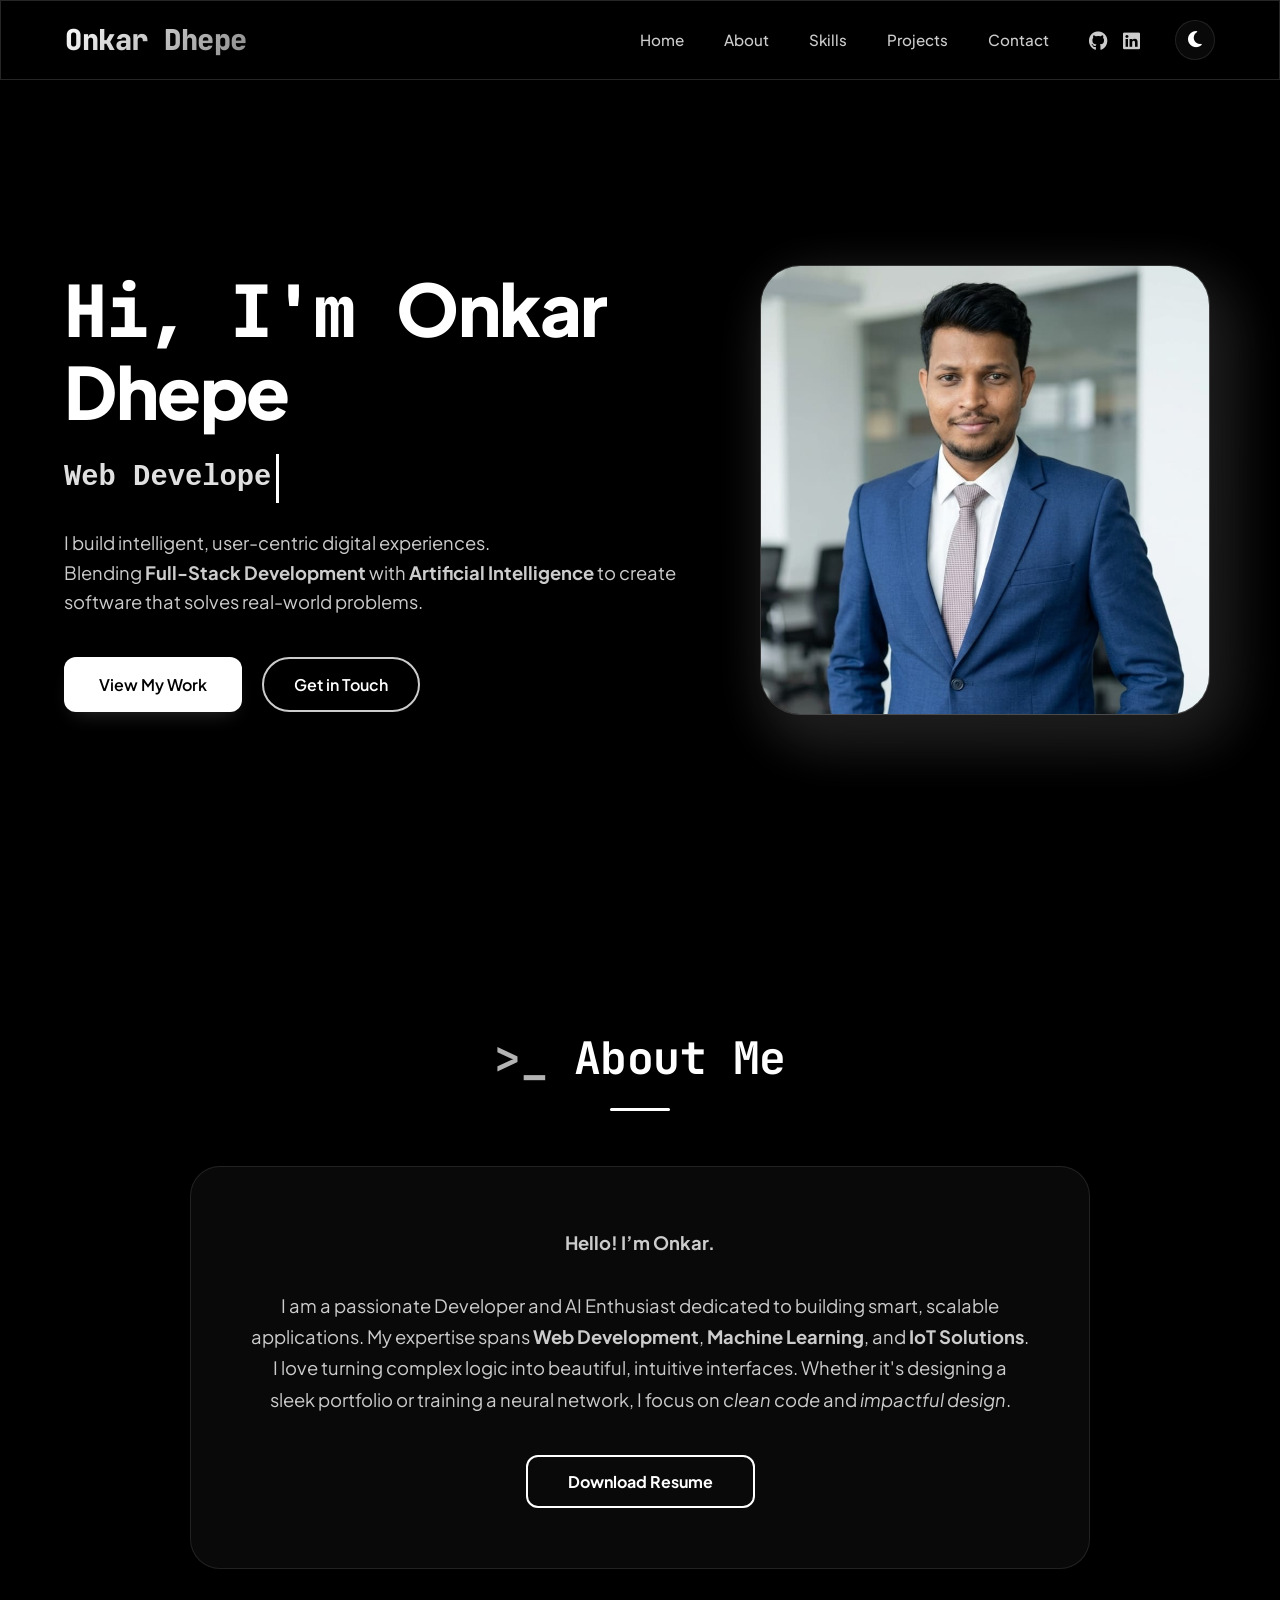
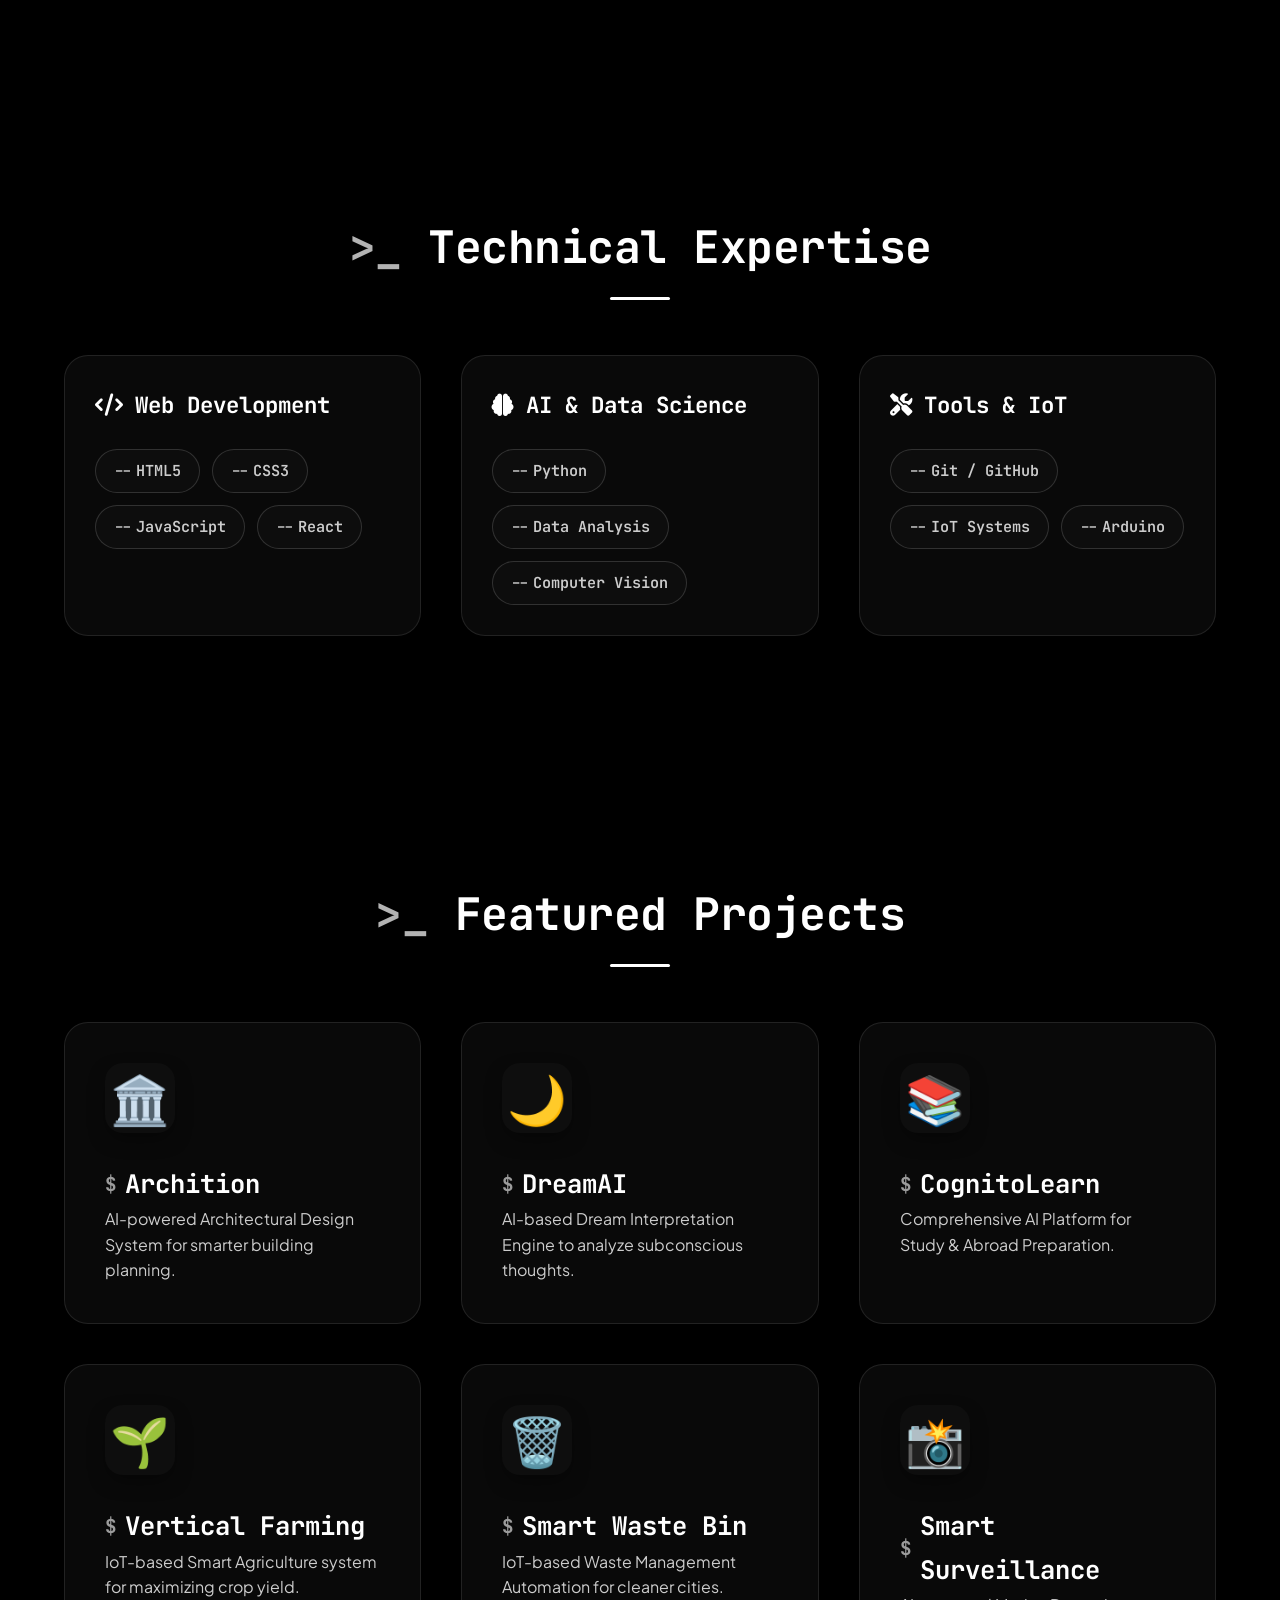
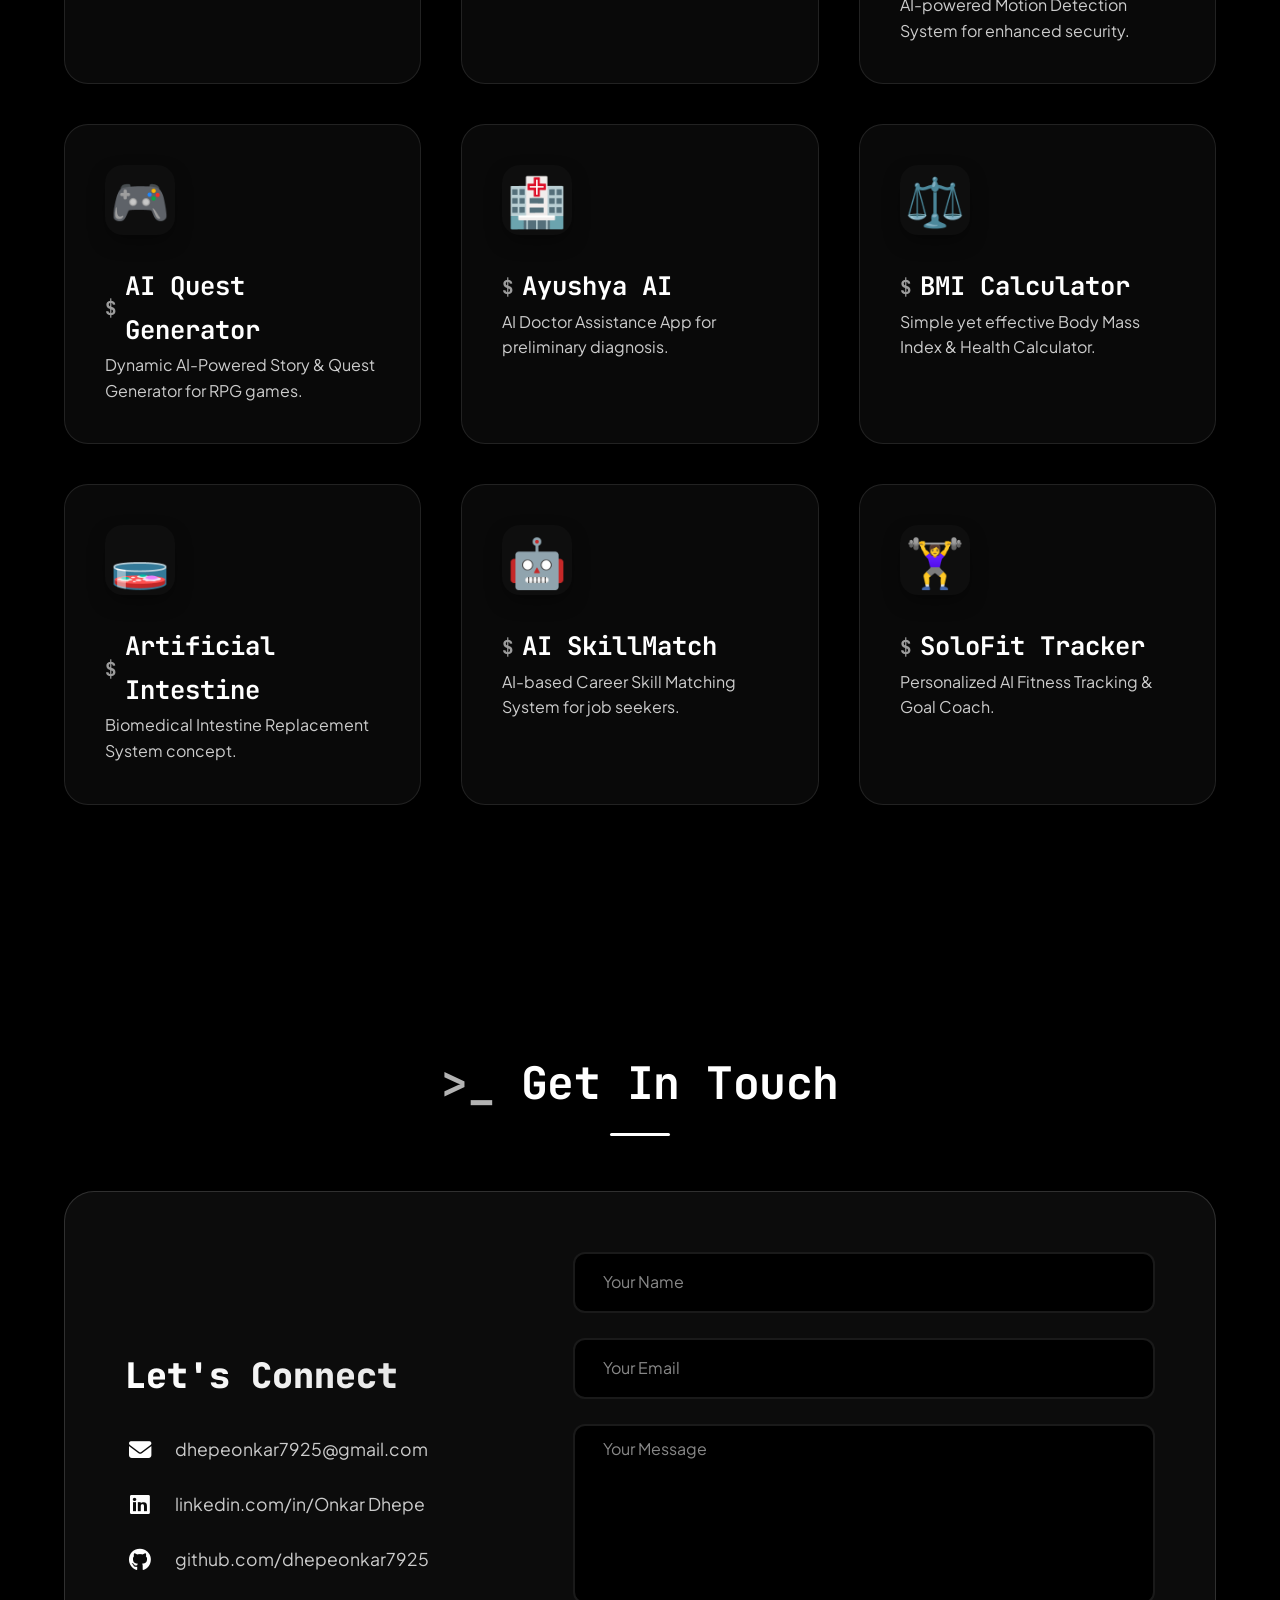
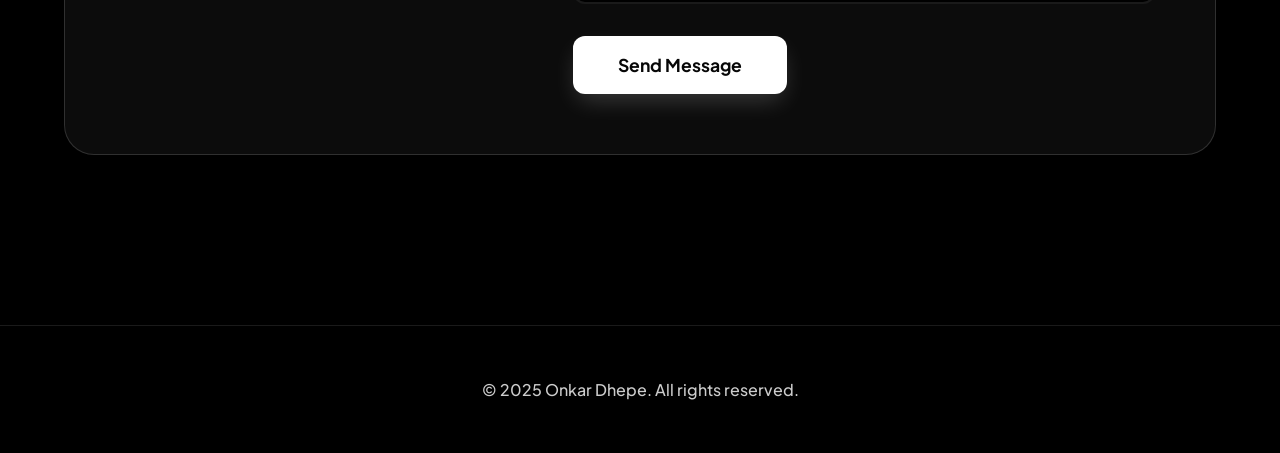
==== index.html @ 83ea9822 "Added full portfolio project" ====
<!DOCTYPE html>
<!-- Deployment Revision: 1.0.1 - Fixed Routing -->

<html lang="en">
<head>
    <meta charset="UTF-8">
    <meta name="viewport" content="width=device-width, initial-scale=1.0">
    <title>Onkar Dhepe | Portfolio</title>
    <link rel="stylesheet" href="style.css">
    <link rel="stylesheet" href="https://cdnjs.cloudflare.com/ajax/libs/font-awesome/6.4.0/css/all.min.css">
</head>
<body>

    <!-- NAVBAR -->
    <nav class="navbar glass">
        <a href="#hero" class="logo">Onkar Dhepe</a>

        <div class="nav-content">
            <ul class="nav-links" id="navMenu">
                <li><a href="#hero" onclick="closeMenu()">Home</a></li>
                <li><a href="#about" onclick="closeMenu()">About</a></li>
                <li><a href="#skills" onclick="closeMenu()">Skills</a></li>
                <li><a href="#projects" onclick="closeMenu()">Projects</a></li>
                <li><a href="#contact" onclick="closeMenu()">Contact</a></li>
            </ul>

            <div class="nav-actions">
                <div class="social-links-nav">
                    <a href="https://github.com/dhepeonkar7925" target="_blank" title="GitHub"><i class="fab fa-github"></i></a>
                    <a href="https://www.linkedin.com/in/onkardhepe-b68677215/" target="_blank" title="LinkedIn"><i class="fab fa-linkedin"></i></a>
                </div>
                <button id="theme-toggle" class="theme-btn" aria-label="Toggle Theme">
                    <i class="fas fa-moon"></i>
                </button>
                
                <!-- Mobile Menu Toggle -->
                <div class="hamburger" onclick="toggleMenu()">
                    <i class="fas fa-bars"></i>
                </div>
            </div>
        </div>
    </nav>

    <!-- HERO SECTION -->
    <!-- HERO SECTION -->
    <section id="hero">
        <div class="hero-content">
            <div class="hero-text">
                <h1>Hi, I'm <span style="color: var(--primary);">Onkar Dhepe</span></h1>
                <div class="typing-container"></div>
                
                <p>
                    I build intelligent, user-centric digital experiences. <br>
                    Blending <strong>Full-Stack Development</strong> with <strong>Artificial Intelligence</strong> to create software that solves real-world problems.
                </p>

                <div class="buttons">
                    <a href="#projects" class="btn">View My Work</a>
                    <a href="#contact" class="btn2">Get in Touch</a>
                </div>
            </div>
        </div>

        <div class="hero-image skeleton">
            <img src="assets/images/your-photo.jpg" alt="Onkar Dhepe" class="profile-img">
        </div>
    </section>

    <!-- ABOUT -->
    <section id="about" class="reveal">
        <h3 class="section-title">About Me</h3>
        <div class="about-content glass">
            <p>
                <strong>Hello! I’m Onkar.</strong> <br><br>
                I am a passionate Developer and AI Enthusiast dedicated to building smart, scalable applications. 
                My expertise spans <strong>Web Development</strong>, <strong>Machine Learning</strong>, and <strong>IoT Solutions</strong>. 
                I love turning complex logic into beautiful, intuitive interfaces. 
                Whether it's designing a sleek portfolio or training a neural network, 
                I focus on <em>clean code</em> and <em>impactful design</em>.
            </p>
            <button class="about-btn" onclick="window.open('Name.pdf')">Download Resume</button>
        </div>
    </section>

    <!-- SKILLS -->
    <section id="skills">
        <h3 class="section-title">Technical Expertise</h3>

        <div class="skills-container-v2">
            <!-- Web Development -->
            <div class="skill-category reveal skeleton">
                <h4><i class="fas fa-code"></i> Web Development</h4>
                <div class="skills-grid-v2">
                    <div class="skill-pill">HTML5</div>
                    <div class="skill-pill">CSS3</div>
                    <div class="skill-pill">JavaScript</div>
                    <div class="skill-pill">React</div>
                </div>
            </div>

            <!-- AI & Data Science -->
            <div class="skill-category reveal skeleton">
                <h4><i class="fas fa-brain"></i> AI & Data Science</h4>
                <div class="skills-grid-v2">
                    <div class="skill-pill">Python</div>
                    <div class="skill-pill">Data Analysis</div>
                    <div class="skill-pill">Computer Vision</div>
                </div>
            </div>

            <!-- Tools & IoT -->
            <div class="skill-category reveal skeleton">
                <h4><i class="fas fa-tools"></i> Tools & IoT</h4>
                <div class="skills-grid-v2">
                    <div class="skill-pill">Git / GitHub</div>
                    <div class="skill-pill">IoT Systems</div>
                    <div class="skill-pill">Arduino</div>
                </div>
            </div>
        </div>
    </section>

    <!-- PROJECTS -->
    <section id="projects" class="reveal">
        <h3 class="section-title">Featured Projects</h3>

        <div class="projects-grid">

            <a href="projects/archition.html" class="project-card-pro skeleton">
                <div class="project-icon-pro">🏛️</div>
                <div>
                    <h4>Archition</h4>
                    <p>AI-powered Architectural Design System for smarter building planning.</p>
                </div>
            </a>

            <a href="projects/dreamai.html" class="project-card-pro skeleton">
                <div class="project-icon-pro">🌙</div>
                <div>
                    <h4>DreamAI</h4>
                    <p>AI-based Dream Interpretation Engine to analyze subconscious thoughts.</p>
                </div>
            </a>

            <a href="projects/cognitolearn.html" class="project-card-pro skeleton">
                <div class="project-icon-pro">📚</div>
                <div>
                    <h4>CognitoLearn</h4>
                    <p>Comprehensive AI Platform for Study & Abroad Preparation.</p>
                </div>
            </a>

            <a href="projects/verticalfarm.html" class="project-card-pro skeleton">
                <div class="project-icon-pro">🌱</div>
                <div>
                    <h4>Vertical Farming</h4>
                    <p>IoT-based Smart Agriculture system for maximizing crop yield.</p>
                </div>
            </a>

            <a href="projects/wastebin.html" class="project-card-pro skeleton">
                <div class="project-icon-pro">🗑️</div>
                <div>
                    <h4>Smart Waste Bin</h4>
                    <p>IoT-based Waste Management Automation for cleaner cities.</p>
                </div>
            </a>

            <a href="projects/surveillance.html" class="project-card-pro skeleton">
                <div class="project-icon-pro">📸</div>
                <div>
                    <h4>Smart Surveillance</h4>
                    <p>AI-powered Motion Detection System for enhanced security.</p>
                </div>
            </a>

            <a href="projects/ai-quest-generator.html" class="project-card-pro skeleton">
                <div class="project-icon-pro">🎮</div>
                <div>
                    <h4>AI Quest Generator</h4>
                    <p>Dynamic AI-Powered Story & Quest Generator for RPG games.</p>
                </div>
            </a>

            <a href="projects/ayushya-ai.html" class="project-card-pro skeleton">
                <div class="project-icon-pro">🏥</div>
                <div>
                    <h4>Ayushya AI</h4>
                    <p>AI Doctor Assistance App for preliminary diagnosis.</p>
                </div>
            </a>

            <a href="projects/bmi-calculator.html" class="project-card-pro skeleton">
                <div class="project-icon-pro">⚖️</div>
                <div>
                    <h4>BMI Calculator</h4>
                    <p>Simple yet effective Body Mass Index & Health Calculator.</p>
                </div>
            </a>

            <a href="projects/artificial-intestine.html" class="project-card-pro skeleton">
                <div class="project-icon-pro">🧫</div>
                <div>
                    <h4>Artificial Intestine</h4>
                    <p>Biomedical Intestine Replacement System concept.</p>
                </div>
            </a>

            <a href="projects/skillmatch.html" class="project-card-pro">
                <div class="project-icon-pro">🤖</div>
                <div>
                    <h4>AI SkillMatch</h4>
                    <p>AI-based Career Skill Matching System for job seekers.</p>
                </div>
            </a>

            <a href="projects/solofit-tracker.html" class="project-card-pro">
                <div class="project-icon-pro">🏋️‍♀️</div>
                <div>
                    <h4>SoloFit Tracker</h4>
                    <p>Personalized AI Fitness Tracking & Goal Coach.</p>
                </div>
            </a>

        </div>
    </section>

    <!-- CONTACT -->
    <section id="contact" class="reveal">
        <h3 class="section-title">Get In Touch</h3>

        <div class="contact-container">

            <div class="contact-info">
                <h4>Let's Connect</h4>
                <a href="mailto:dhepeonkar7925@gmail.com"><p><i class="fas fa-envelope"></i> dhepeonkar7925@gmail.com</p></a>
                <a href="https://www.linkedin.com/in/onkar-dhepe-aaa7442ab" target="_blank"><p><i class="fab fa-linkedin"></i> linkedin.com/in/Onkar Dhepe</p></a>
                <a href="https://github.com/dhepeonkar7925" target="_blank"><p><i class="fab fa-github"></i> github.com/dhepeonkar7925</p></a>
            </div>

            <form class="contact-form">
                <div class="input-box">
                    <input type="text" required>
                    <label>Your Name</label>
                </div>

                <div class="input-box">
                    <input type="email" required>
                    <label>Your Email</label>
                </div>

                <div class="input-box">
                    <textarea required></textarea>
                    <label>Your Message</label>
                </div>

                <button class="send-btn">Send Message</button>
            </form>

        </div>
    </section>

    <!-- FOOTER -->
    <footer>
        <p>&copy; 2025 Onkar Dhepe. All rights reserved.</p>
    </footer>

    <script src="script.js"></script>

</body>
</html>
---- style.css ----
@import url('https://fonts.googleapis.com/css2?family=Outfit:wght@300;400;500;600;700;800&family=Plus+Jakarta+Sans:wght@300;400;500;600;700&family=JetBrains+Mono:wght@400;500;700&display=swap');

:root {
    /* Modern Monochrome Dark Theme */
    --bg-main: #000000;
    --bg-secondary: #0A0A0A;
    --primary: #FFFFFF;
    --primary-glow: rgba(255, 255, 255, 0.2);
    --secondary: #E0E0E0;
    --secondary-glow: rgba(224, 224, 224, 0.2);
    --accent: #FFFFFF;
    
    --text-main: #FFFFFF;
    --text-secondary: #CCCCCC;
    --text-muted: #888888;
    
    --glass-bg: rgba(15, 15, 15, 0.8);
    --glass-border: rgba(255, 255, 255, 0.15);
    --glass-shadow: rgba(0, 0, 0, 0.5);
    
    --nav-bg: rgba(0, 0, 0, 0.9);
    
    --card-bg: rgba(10, 10, 10, 0.9);
    --card-border: rgba(255, 255, 255, 0.1);
    
    --btn-text: #000000;
    
    --gradient-primary: linear-gradient(135deg, #FFFFFF, #888888);
    --gradient-accent: linear-gradient(135deg, #E0E0E0, #444444);
    
    /* Gradients */
    --font-heading: 'JetBrains Mono', monospace;
    --font-body: 'Plus Jakarta Sans', sans-serif;
    --font-mono: 'JetBrains Mono', monospace;
    
    /* Typography Scale */
    --font-xs: 0.85rem;
    --font-sm: 0.95rem;
    --font-base: 1rem;
    --font-md: 1.15rem;
    --font-lg: 1.5rem;
    --font-xl: 1.8rem;
    --font-2xl: 2.2rem;
    --font-3xl: 2.8rem;
    --font-4xl: 3.5rem;
    --font-hero: 4.5rem;
    
    /* Spacing Scale */
    --spacing-xs: 8px;
    --spacing-sm: 12px;
    --spacing-md: 20px;
    --spacing-lg: 30px;
    --spacing-xl: 40px;
    --spacing-2xl: 60px;
    
    /* Border Radius Scale */
    --radius-sm: 10px;
    --radius-md: 16px;
    --radius-lg: 24px;
    --radius-pill: 50px;
    --radius-round: 50%;
    
    /* Transition Timings */
    --transition-fast: 0.2s ease;
    --transition-base: 0.3s ease;
    --transition-smooth: 0.4s cubic-bezier(0.4, 0, 0.2, 1);
    --transition-bounce: 0.3s cubic-bezier(0.175, 0.885, 0.32, 1.275);
    
    /* Shadows */
    --shadow-sm: 0 2px 8px rgba(0, 0, 0, 0.1);
    --shadow-md: 0 4px 16px rgba(0, 0, 0, 0.15);
    --shadow-lg: 0 8px 32px rgba(0, 0, 0, 0.25);
    --shadow-glow: 0 0 24px var(--primary-glow);
}

[data-theme="light"] {
    /* Classy Chocolate & Beige Light Theme */
    --bg-main: #FAF9F6;
    --bg-secondary: #F5F1E9;
    --primary: #5D4037;
    --primary-glow: rgba(93, 64, 55, 0.2);
    --secondary: #A67B5B;
    --secondary-glow: rgba(166, 123, 91, 0.2);
    --accent: #C19A6B;
    
    --text-main: #2C1810;
    --text-secondary: #4E342E;
    --text-muted: #8D6E63;
    
    --glass-bg: rgba(245, 241, 233, 0.8);
    --glass-border: rgba(93, 64, 55, 0.15);
    --glass-shadow: rgba(62, 39, 35, 0.08);
    
    --nav-bg: rgba(250, 249, 246, 0.95);
    
    --card-bg: rgba(245, 241, 233, 0.9);
    --card-border: rgba(93, 64, 55, 0.1);
    
    --btn-text: #FFFFFF;
    
    --gradient-primary: linear-gradient(135deg, #5D4037, #A67B5B);
    
    /* Shadows for light mode */
    --shadow-sm: 0 2px 8px rgba(62, 39, 35, 0.06);
    --shadow-md: 0 4px 16px rgba(62, 39, 35, 0.08);
    --shadow-lg: 0 8px 32px rgba(62, 39, 35, 0.12);
    --shadow-glow: 0 0 24px var(--primary-glow);
    
    --skeleton-bg: #E7E0D2;
    --skeleton-shimmer: linear-gradient(90deg, #E7E0D2 25%, #F0EADF 50%, #E7E0D2 75%);
}

[data-theme="dark"] {
    --skeleton-bg: #1A1A1A;
    --skeleton-shimmer: linear-gradient(90deg, #1A1A1A 25%, #333333 50%, #1A1A1A 75%);
}

/* Skeleton Loading Effect */
.skeleton {
    background: var(--skeleton-bg);
    background-image: var(--skeleton-shimmer);
    background-size: 200% 100%;
    animation: shimmer 1.5s infinite linear;
    border-radius: 8px;
    color: transparent !important;
    pointer-events: none;
    border: none !important;
}

.skeleton * {
    visibility: hidden;
}

@keyframes shimmer {
    0% { background-position: -200% 0; }
    100% { background-position: 200% 0; }
}

/* ======================================
   GLOBAL RESET
====================================== */
* {
    margin: 0;
    padding: 0;
    box-sizing: border-box;
    font-family: var(--font-body);
    scroll-behavior: smooth;
}

html {
    background-color: var(--bg-main);
    transition: background-color 0.4s ease;
}

body {
    background-color: var(--bg-main);
    color: var(--text-main);
    line-height: 1.7;
    padding-top: 80px;
    overflow-x: hidden;
    position: relative;
    min-height: 100vh;
    transition: background-color 0.4s ease, color 0.4s ease;
}

/* Dynamic background gradients */
body::before, body::after {
    content: "";
    position: fixed;
    width: 600px;
    height: 600px;
    border-radius: 50%;
    filter: blur(100px);
    z-index: -1;
    opacity: 0.15;
    animation: blobFloat 20s infinite alternate cubic-bezier(0.4, 0, 0.2, 1);
}

body::before {
    top: -10%;
    left: -10%;
    background: var(--primary);
}

body::after {
    bottom: -10%;
    right: -10%;
    background: var(--secondary);
    animation-delay: -10s;
}

@keyframes blobFloat {
    0% { transform: translate(0, 0) scale(1); }
    100% { transform: translate(100px, 50px) scale(1.1); }
}

/* ======================================
   UTILITIES
====================================== */
.glass {
    background: var(--glass-bg);
    backdrop-filter: blur(20px);
    -webkit-backdrop-filter: blur(20px);
    border: 1px solid var(--glass-border);
    box-shadow: 0 8px 32px 0 var(--glass-shadow);
}

h1, h2, h3, h4, .logo {
    font-family: var(--font-heading);
    color: var(--text-main);
}

p {
    color: var(--text-secondary);
}

a {
    text-decoration: none;
    color: inherit;
    transition: 0.3s ease;
}

/* ======================================
   NAVBAR
====================================== */
.navbar {
    position: fixed;
    top: 0;
    left: 0;
    width: 100%;
    height: 80px;
    display: flex;
    justify-content: space-between;
    align-items: center;
    padding: 0 5%;
    z-index: 1000;
    background: var(--nav-bg);
    border-bottom: 1px solid var(--glass-border);
    transition: background 0.4s ease, border 0.4s ease;
}

.logo {
    font-size: var(--font-xl);
    font-weight: 800;
    background: var(--gradient-primary);
    -webkit-background-clip: text;
    background-clip: text;
    background-clip: text;
    -webkit-text-fill-color: transparent;
    letter-spacing: -0.5px;
}

.nav-actions {
    display: flex;
    align-items: center;
    gap: 20px;
}

/* Theme Toggle Button */
.theme-btn {
    background: var(--card-bg);
    border: 1px solid var(--card-border);
    color: var(--text-main);
    width: 40px;
    height: 40px;
    border-radius: var(--radius-round);
    display: flex;
    align-items: center;
    justify-content: center;
    cursor: pointer;
    transition: var(--transition-bounce);
    font-size: var(--font-md);
}

.theme-btn:hover {
    transform: rotate(15deg) scale(1.1);
    border-color: var(--primary);
    color: var(--primary);
    box-shadow: 0 0 15px var(--primary-glow);
}


.nav-content {
    display: flex;
    align-items: center;
    gap: 40px;
}

.nav-links {
    display: flex;
    gap: 40px;
    list-style: none;
}

.nav-links a {
    font-weight: 500;
    font-size: 0.95rem;
    position: relative;
    color: var(--text-secondary);
}

.nav-links a:hover, .nav-links a.active {
    color: var(--primary);
}

.nav-links a::after {
    content: '';
    position: absolute;
    width: 0;
    height: 2px;
    bottom: -4px;
    left: 0;
    background: var(--primary);
    transition: width 0.3s ease;
    border-radius: 2px;
}

.nav-links a:hover::after {
    width: 100%;
}

.hamburger {
    display: none;
    font-size: 1.5rem;
    cursor: pointer;
    color: var(--text-main);
}

/* ======================================
   HERO SECTION
====================================== */
#hero {
    min-height: calc(100vh - 80px);
    display: flex;
    align-items: center;
    justify-content: space-between;
    gap: 40px;
    padding: 0 5%;
    max-width: 1400px;
    margin: 0 auto;
}

.hero-text {
    flex: 1;
    max-width: 650px;
}

.hero-text h1 {
    font-size: var(--font-hero);
    line-height: 1.1;
    margin-bottom: 20px;
    letter-spacing: -1.5px;
    font-weight: 800;
}

.hero-text h1 span {
    color: var(--primary);
}

.typing-container {
    font-size: 1.8rem;
    font-weight: 600;
    color: var(--secondary);
    margin-bottom: 25px;
    min-height: 2.5rem;
    font-family: 'Fira Code', monospace; /* Tech feel */
    display: inline-block;
    border-right: 3px solid var(--accent);
    padding-right: 5px;
    animation: blinkCursor 0.7s infinite;
}

@keyframes blinkCursor {
    0%, 100% { border-color: transparent }
    50% { border-color: var(--accent) }
}

.hero-text p {
    font-size: 1.15rem;
    line-height: 1.6;
    margin-bottom: 40px;
    font-weight: 400;
}

.buttons {
    display: flex;
    gap: 20px;
}

.btn, .btn2 {
    padding: 14px 35px;
    border-radius: 12px;
    font-weight: 600;
    font-size: 1rem;
    cursor: pointer;
    position: relative;
    display: inline-flex;
    align-items: center;
    justify-content: center;
    transition: 0.3s cubic-bezier(0.25, 0.46, 0.45, 0.94);
}

.btn {
    background: var(--primary);
    color: var(--btn-text);
    border: none;
    box-shadow: 0 10px 20px -10px var(--primary-glow);
}

.btn:hover {
    transform: translateY(-4px);
    box-shadow: var(--shadow-lg), var(--shadow-glow);
    filter: brightness(1.1);
}

.btn2 {
    background: transparent;
    border: 2px solid var(--text-secondary);
    color: var(--text-main);
    padding: var(--spacing-sm) var(--spacing-lg);
    border-radius: var(--radius-pill);
}

.btn2:hover {
    border-color: var(--primary);
    color: var(--primary);
    background: var(--card-bg);
}

.hero-image {
    flex: 1;
    display: flex;
    justify-content: center;
    position: relative;
    align-items: center; /* Ensure vertical centering in container */
}

.profile-img {
    width: 450px; /* Increased size */
    height: 450px;
    border-radius: 40px; /* Squircle */
    object-fit: cover; /* Ensure image covers the area properly */
    object-position: top center; /* Focus on face usually */
    box-shadow: 20px 20px 60px var(--glass-shadow);
    position: relative;
    z-index: 2;
    transition: 0.5s ease;
    border: 1px solid var(--glass-border);
}

.hero-image::after {
    content: '';
    position: absolute;
    width: 450px; /* Match new size */
    height: 450px;
    background: linear-gradient(135deg, var(--primary), var(--secondary));
    border-radius: 40px;
    z-index: 1;
    top: 20px;
    left: 20px;
    opacity: 0.25;
    filter: blur(30px);
    transition: 0.5s;
}

.hero-image:hover .profile-img {
    transform: translate(-10px, -10px);
}

.hero-image:hover::after {
    transform: translate(10px, 10px);
    opacity: 0.7;
}

/* ======================================
   SECTIONS GENERAL
====================================== */
section {
    padding: 120px 5%;
    max-width: 1400px;
    margin: 0 auto;
    background: transparent;
}

.section-title {
    font-size: 2.8rem;
    text-align: center;
    margin-bottom: 70px;
    font-weight: 700;
    color: var(--primary);
    background: transparent;
    -webkit-text-fill-color: initial;
    letter-spacing: -0.5px;
    position: relative;
    font-family: var(--font-mono);
}

.section-title::before {
    content: '>_ ';
    color: var(--secondary);
    opacity: 0.8;
}

.section-title::after {
    content: '';
    position: absolute;
    bottom: -15px;
    left: 50%;
    transform: translateX(-50%);
    width: 60px;
    height: 3px;
    background: var(--primary);
    border-radius: 2px;
}

/* ======================================
   ABOUT
====================================== */
.about-content {
    max-width: 900px;
    margin: 0 auto;
    font-size: 1.15rem;
    color: var(--text-secondary);
    padding: 60px;
    border-radius: 30px;
    text-align: center;
    background: var(--card-bg);
    border: 1px solid var(--card-border);
}

.about-btn {
    margin-top: 40px;
    padding: 14px 40px;
    background: transparent;
    border: 2px solid var(--primary);
    color: var(--primary);
    border-radius: 12px;
    font-weight: 700;
    cursor: pointer;
    transition: 0.3s;
    font-size: 1rem;
}

.about-btn:hover {
    background: var(--primary);
    color: var(--btn-text);
    box-shadow: 0 10px 25px -10px var(--primary-glow);
}

/* Social Links in Nav */
.social-links-nav {
    display: flex;
    gap: 15px;
    margin-right: 15px;
}

.social-links-nav a {
    font-size: 1.2rem;
    color: var(--text-secondary);
    transition: var(--transition-bounce);
}

.social-links-nav a:hover {
    color: var(--primary);
    transform: translateY(-2px);
}

/* Skills Section V2 */
.skills-container-v2 {
    display: grid;
    grid-template-columns: repeat(auto-fit, minmax(300px, 1fr));
    gap: 40px;
}

.skill-category {
    background: var(--card-bg);
    border: 1px solid var(--card-border);
    padding: 30px;
    border-radius: var(--radius-lg);
    transition: var(--transition-base);
}

.skill-category:hover {
    border-color: var(--primary);
    box-shadow: var(--shadow-md);
    transform: translateY(-5px);
}

.skill-category h4 {
    font-size: 1.4rem;
    margin-bottom: 25px;
    display: flex;
    align-items: center;
    gap: 12px;
    color: var(--primary);
}

.skills-grid-v2 {
    display: flex;
    flex-wrap: wrap;
    gap: 12px;
}

.skill-pill {
    padding: 8px 18px;
    background: var(--glass-bg);
    border: 1px solid var(--glass-border);
    border-radius: var(--radius-pill);
    font-size: var(--font-sm);
    font-weight: 600;
    color: var(--text-secondary);
    transition: var(--transition-fast);
    font-family: var(--font-mono);
}

.skill-pill::before {
    content: '--';
    color: var(--primary);
    opacity: 0.7;
    margin-right: 4px;
}

.skill-pill:hover {
    background: var(--primary);
    color: white;
    border-color: var(--primary);
    box-shadow: 0 5px 15px var(--primary-glow);
}

/* Reveal on Scroll Initial State */
.reveal {
    opacity: 0;
    transform: translateY(30px);
    transition: all 0.8s cubic-bezier(0.4, 0, 0.2, 1);
}

.reveal.active {
    opacity: 1;
    transform: translateY(0);
}

/* ======================================
   SKILLS
====================================== */
.skills-grid {
    display: grid;
    grid-template-columns: repeat(auto-fit, minmax(180px, 1fr));
    gap: 30px;
}

.skill-item {
    background: var(--card-bg);
    border: 1px solid var(--card-border);
    padding: 40px 20px;
    border-radius: 20px;
    text-align: center;
    transition: 0.3s cubic-bezier(0.175, 0.885, 0.32, 1.275);
}

.skill-item:hover {
    transform: translateY(-12px);
    border-color: var(--primary);
    box-shadow: 0 15px 35px -10px var(--glass-shadow);
}

.skill-icon {
    font-size: 3.5rem;
    margin-bottom: 20px;
    display: inline-block;
    transition: 0.3s;
}

.skill-item:hover .skill-icon {
    transform: scale(1.1) rotate(5deg);
}

.skill-item h4 {
    font-size: 1.25rem;
    margin-bottom: 8px;
    font-weight: 700;
}

.skill-item p {
    font-size: 0.9rem;
    color: var(--primary);
    font-weight: 600;
    text-transform: uppercase;
    letter-spacing: 1px;
}

/* ======================================
   PROJECTS
====================================== */
.projects-grid {
    display: grid;
    grid-template-columns: repeat(auto-fill, minmax(350px, 1fr));
    gap: 40px;
}

.project-card-pro {
    background: var(--card-bg);
    border: 1px solid var(--card-border);
    padding: 40px;
    border-radius: 24px;
    transition: all 0.4s cubic-bezier(0.175, 0.885, 0.32, 1.275);
    display: flex;
    flex-direction: column;
    gap: 20px;
    text-align: left;
    position: relative;
    overflow: hidden;
    backdrop-filter: blur(10px);
}

.project-card-pro:hover {
    transform: translateY(-12px) scale(1.02);
    border-color: var(--primary);
    box-shadow: 0 20px 40px -15px var(--glass-shadow), 0 0 20px var(--primary-glow);
}

.project-card-pro::before {
    content: '';
    position: absolute;
    top: 0;
    left: 0;
    width: 100%;
    height: 4px;
    background: linear-gradient(90deg, var(--primary), var(--secondary));
    transform: scaleX(0);
    transform-origin: left;
    transition: 0.4s ease;
}

.project-card-pro:hover::before {
    transform: scaleX(1);
}

.project-icon-pro {
    font-size: 3rem;
    width: 70px;
    height: 70px;
    background: var(--glass-bg);
    border-radius: 18px;
    display: flex;
    align-items: center;
    justify-content: center;
    margin-bottom: 10px;
    box-shadow: 0 8px 20px -5px var(--glass-shadow);
}

.project-card-pro h4 {
    font-size: 1.6rem;
    font-weight: 700;
    color: var(--text-main);
    font-family: var(--font-mono);
    display: flex;
    align-items: center;
    gap: 8px;
}

.project-card-pro h4::before {
    content: '$';
    color: var(--primary);
    font-size: 1.2rem;
    opacity: 0.6;
}

.project-card-pro p {
    font-size: 1rem;
    line-height: 1.6;
    color: var(--text-secondary);
}

/* ======================================
   CONTACT
====================================== */
.contact-container {
    display: grid;
    grid-template-columns: 1fr 1.5fr;
    gap: 60px;
    background: var(--glass-bg);
    border: 1px solid var(--glass-border);
    padding: 60px;
    border-radius: 30px;
    backdrop-filter: blur(30px);
    align-items: center;
}

.contact-info {
    padding-right: 40px;
}

.contact-info h4 {
    font-size: 2.2rem;
    margin-bottom: 30px;
    background: linear-gradient(90deg, var(--primary), var(--secondary));
    -webkit-background-clip: text;
    background-clip: text;
    -webkit-text-fill-color: transparent;
    font-weight: 800;
}

.contact-info p {
    margin-bottom: 25px;
    display: flex;
    align-items: center;
    gap: 20px;
    font-size: 1.1rem;
    color: var(--text-secondary);
}

.contact-info p i {
    font-size: 1.4rem;
    color: var(--primary);
    width: 30px;
    text-align: center;
}

.contact-form {
    display: flex;
    flex-direction: column;
    gap: 25px;
}

.input-box {
    position: relative;
}

.input-box input,
.input-box textarea {
    width: 100%;
    padding: 18px 25px;
    background: var(--bg-main);
    border: 2px solid var(--card-border);
    border-radius: 12px;
    color: var(--text-main);
    font-size: 1rem;
    outline: none;
    transition: 0.3s;
    font-weight: 500;
}

.input-box textarea {
    height: 180px;
    resize: none;
}

.input-box input:focus,
.input-box textarea:focus {
    border-color: var(--primary);
    box-shadow: 0 0 0 4px var(--primary-glow);
}

.input-box label {
    position: absolute;
    top: 50%;
    left: 25px;
    transform: translateY(-50%);
    color: var(--text-muted);
    pointer-events: none;
    transition: 0.3s;
    background: transparent;
    padding: 0 5px;
}

.input-box textarea ~ label {
    top: 25px;
}

.input-box input:focus ~ label,
.input-box input:valid ~ label,
.input-box textarea:focus ~ label,
.input-box textarea:valid ~ label {
    top: 0;
    transform: translateY(-50%);
    font-size: 0.85rem;
    color: var(--primary);
    background: var(--bg-main);
    font-weight: 600;
}

.send-btn {
    padding: 18px 45px;
    background: linear-gradient(135deg, var(--primary), var(--accent));
    color: #070707;
    border: none;
    border-radius: 12px;
    font-weight: 700;
    font-size: 1.1rem;
    cursor: pointer;
    transition: 0.3s;
    align-self: flex-start;
    box-shadow: 0 10px 25px -5px var(--primary-glow);
}

.send-btn:hover {
    transform: translateY(-3px) scale(1.02);
    box-shadow: 0 20px 35px -10px var(--primary-glow);
}

/* ======================================
   FOOTER
====================================== */
footer {
    text-align: center;
    padding: 50px 0;
    margin-top: 50px;
    border-top: 1px solid var(--card-border);
    color: var(--text-muted);
    font-weight: 500;
}

/* ======================================
   RESPONSIVE
====================================== */
@media (max-width: 1024px) {
    #hero {
        flex-direction: column-reverse; /* Text on top on mobile usually better, but sticking to standard */
        text-align: center;
        padding-top: 60px;
        gap: 60px;
    }

    .hero-text {
        max-width: 100%;
        margin: 0 auto;
    }

    .hero-text h1 {
        font-size: 3rem;
    }

    .buttons {
        justify-content: center;
    }
    
    .hero-image {
        width: 100%;
    }
    
    .profile-img, .hero-image::after {
        width: 300px;
        height: 300px;
    }

    .contact-container {
        grid-template-columns: 1fr;
        padding: 40px;
    }

    .contact-info {
        padding-right: 0;
        text-align: center;
    }
    
    .contact-info p {
        justify-content: center;
    }
}

@media (max-width: 768px) {
    .navbar {
        padding: 0 20px;
    }

    .hamburger {
        display: block;
        margin-left: 20px;
    }
    
    .nav-actions {
        margin-left: auto; /* Push to right */
    }

    .nav-links {
        position: fixed;
        top: 80px;
        right: -100%;
        width: 100%;
        height: calc(100vh - 80px);
        background: var(--nav-bg);
        flex-direction: column;
        justify-content: center;
        align-items: center;
        transition: 0.4s cubic-bezier(0.4, 0, 0.2, 1);
        backdrop-filter: blur(20px);
    }

    .nav-links.active {
        right: 0;
    }

    .section-title {
        font-size: 2.2rem;
    }
}




/* ======================================
   PROJECT DETAIL PAGES
====================================== */
.project-wrapper {
    padding-top: 120px;
    width: 70%;
    margin: 0 auto;
    padding-bottom: 80px;
}

.project-header {
    text-align: center;
    margin-bottom: 60px;
}

.project-title-large {
    font-size: 3.5rem;
    background: linear-gradient(135deg, var(--primary), var(--secondary));
    -webkit-background-clip: text;
    background-clip: text;
    -webkit-text-fill-color: transparent;
    margin-bottom: 20px;
    font-weight: 800;
}

.project-img-large {
    width: 100%;
    max-height: 500px;
    object-fit: cover;
    border-radius: 30px;
    margin-bottom: 50px;
    border: 1px solid var(--glass-border);
    box-shadow: 0 20px 50px -20px rgba(0,0,0,0.5);
}

.project-content-box {
    background: var(--glass-bg);
    border: 1px solid var(--glass-border);
    padding: 50px;
    border-radius: 30px;
    backdrop-filter: blur(20px);
}

.project-section-header {
    font-size: 1.8rem;
    color: var(--text-main);
    margin-bottom: 20px;
    border-left: 4px solid var(--primary);
    padding-left: 15px;
    display: inline-block;
}

.project-text {
    font-size: 1.1rem;
    color: var(--text-secondary);
    line-height: 1.8;
    margin-bottom: 30px;
}

.tech-stack-list {
    display: flex;
    flex-wrap: wrap;
    gap: 15px;
    margin-bottom: 40px;
}

.tech-badge {
    padding: 8px 20px;
    background: var(--card-bg);
    border: 1px solid var(--glass-border);
    border-radius: 50px;
    color: var(--primary);
    font-weight: 600;
    font-size: 0.95rem;
}

.back-link {
    display: inline-flex;
    align-items: center;
    gap: 10px;
    color: var(--text-muted);
    font-weight: 600;
    margin-bottom: 40px;
    transition: 0.3s;
    background: transparent;
    padding: 10px 20px;
    border-radius: var(--radius-pill);
    border: 1px solid transparent;
}

.back-link:hover {
    color: var(--primary);
    transform: translateX(-5px);
    border-color: var(--primary);
    background: var(--card-bg);
}

@media (max-width: 1024px) {
    .project-wrapper {
        width: 90%;
        padding-top: 100px;
    }
    
    .project-title-large {
        font-size: 2.5rem;
    }
}
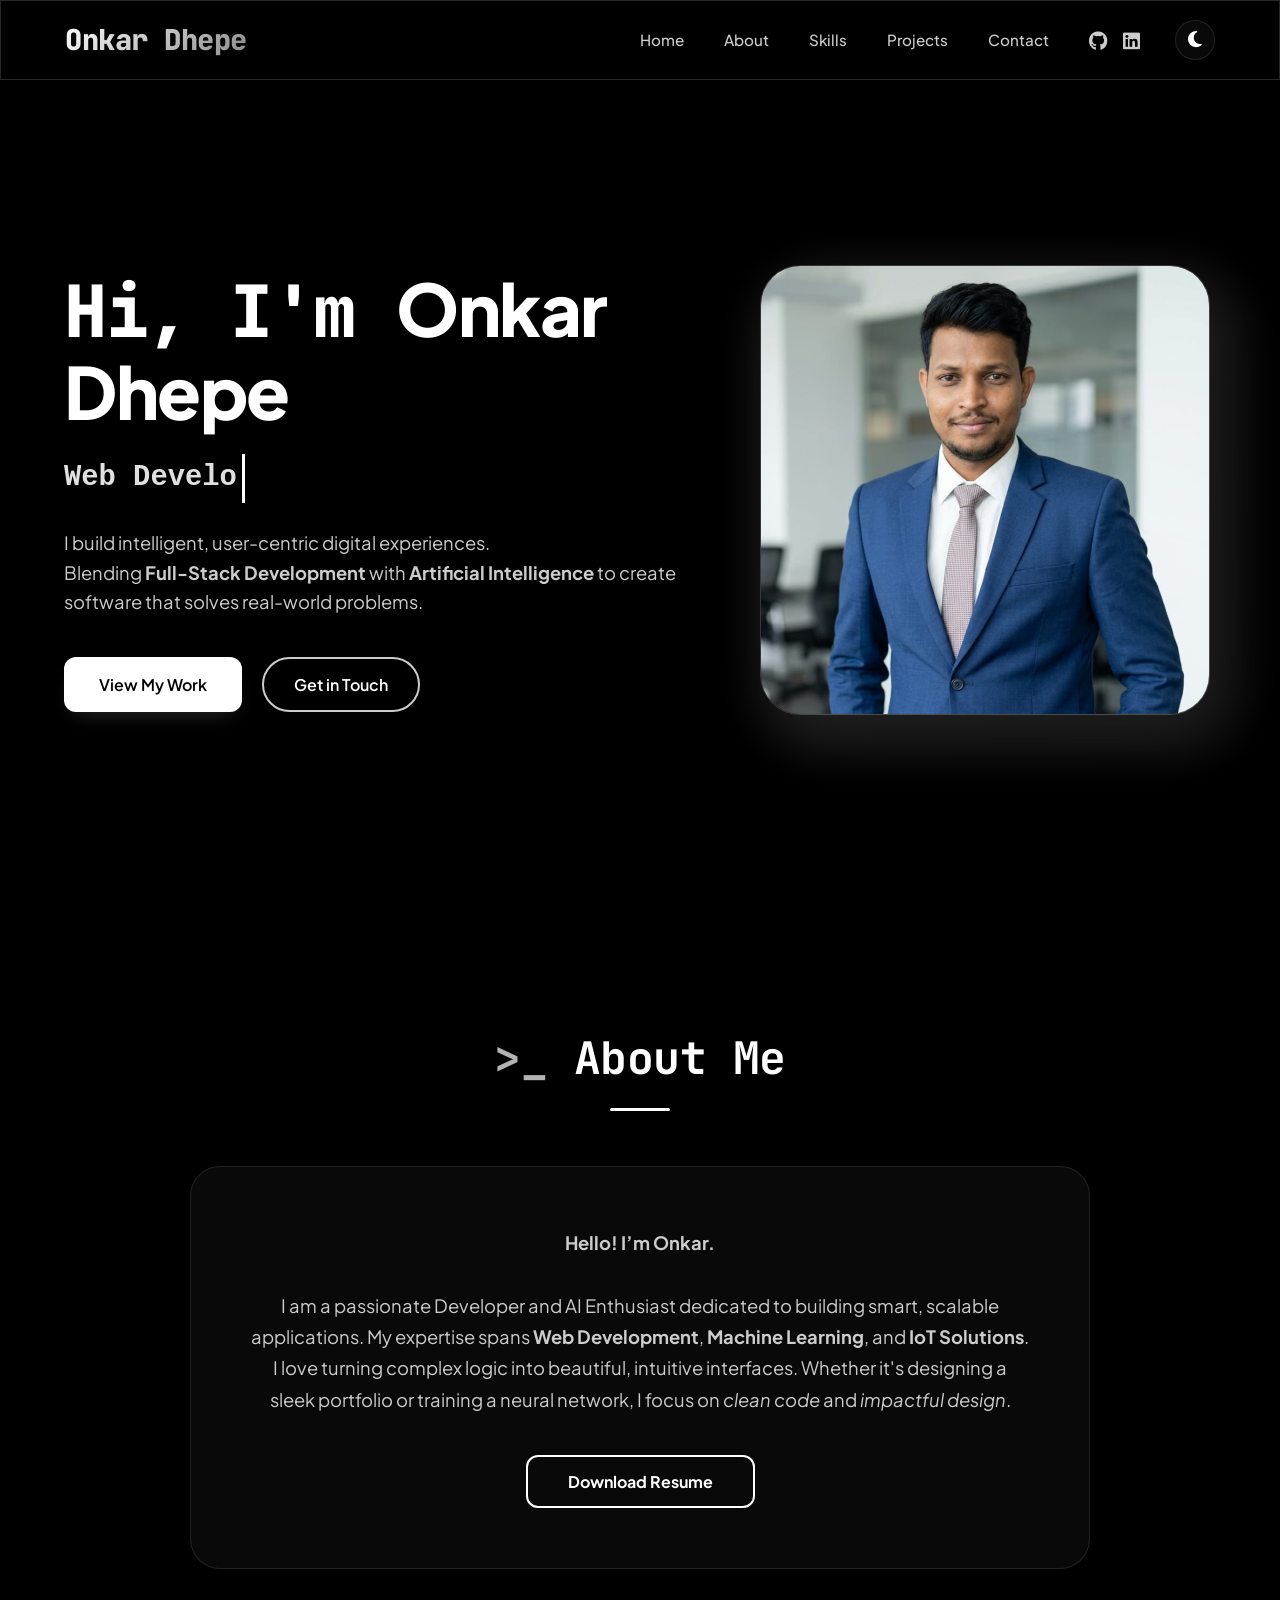
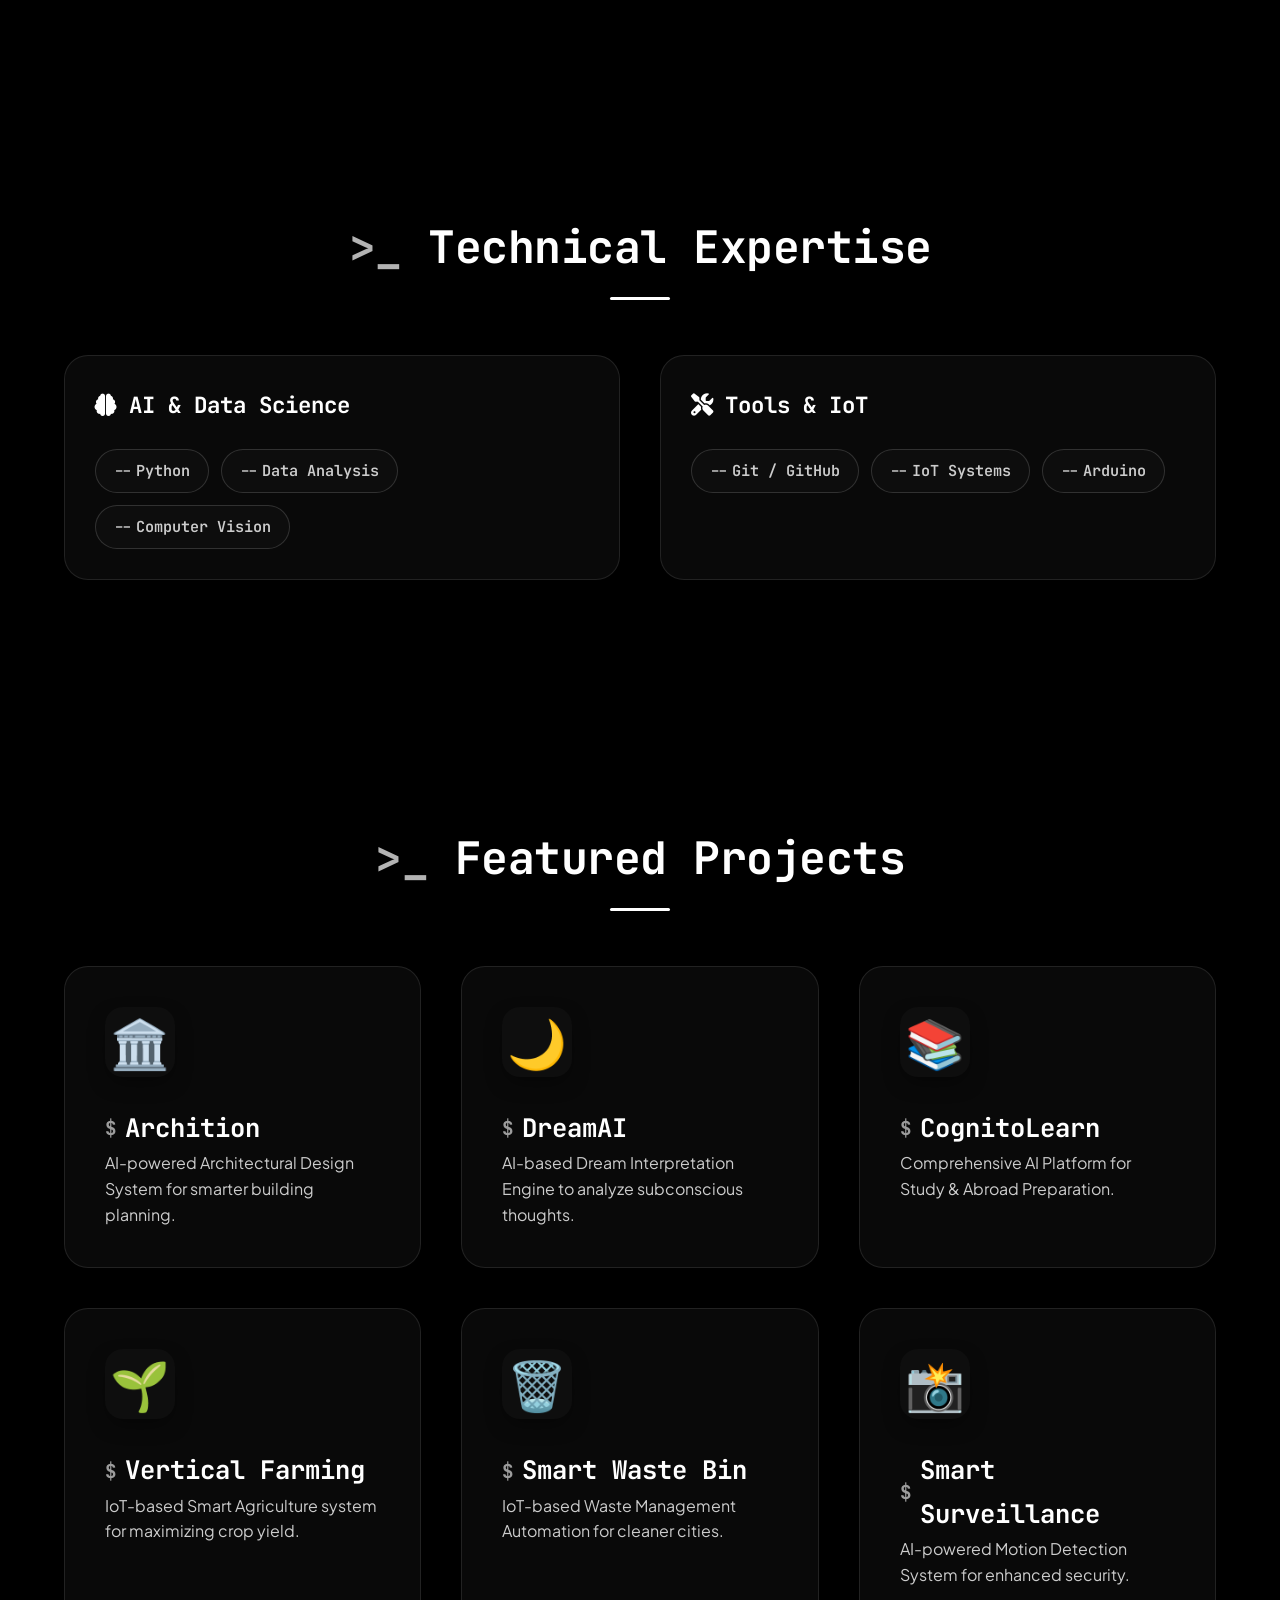
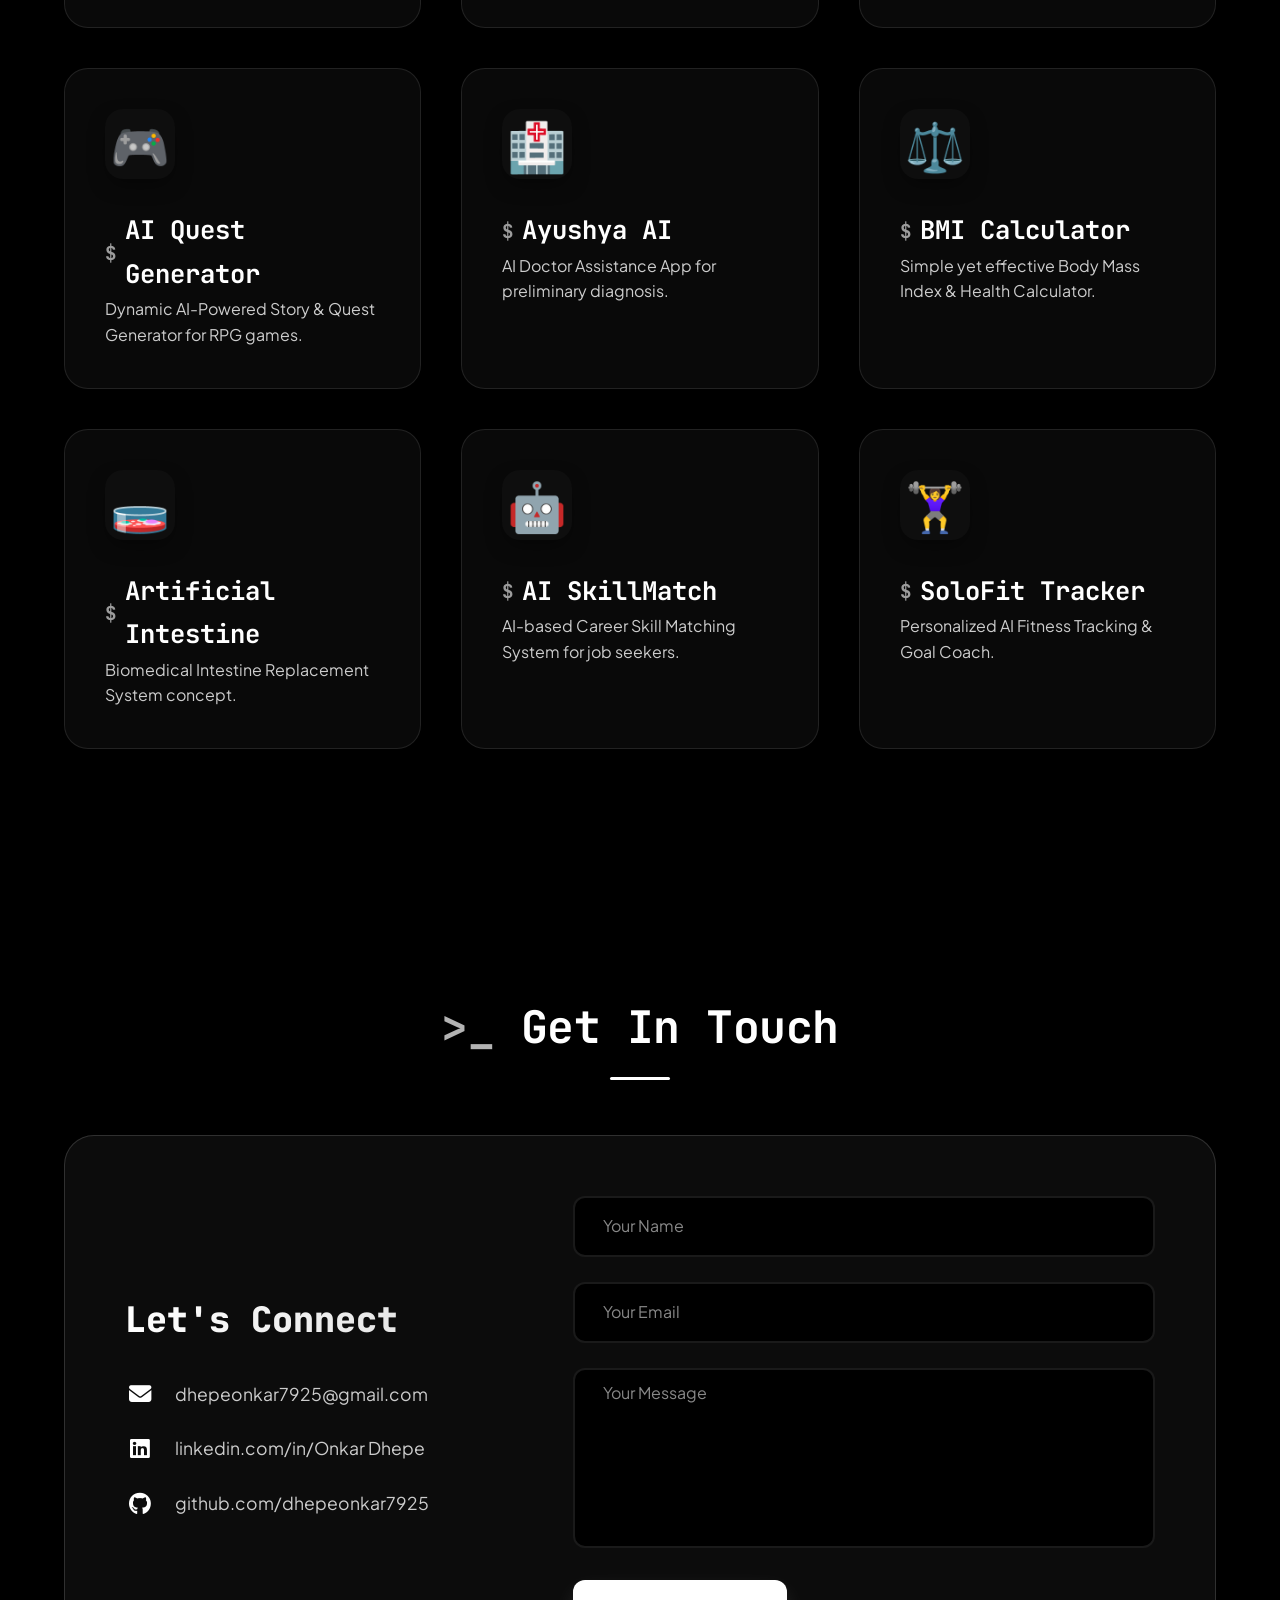
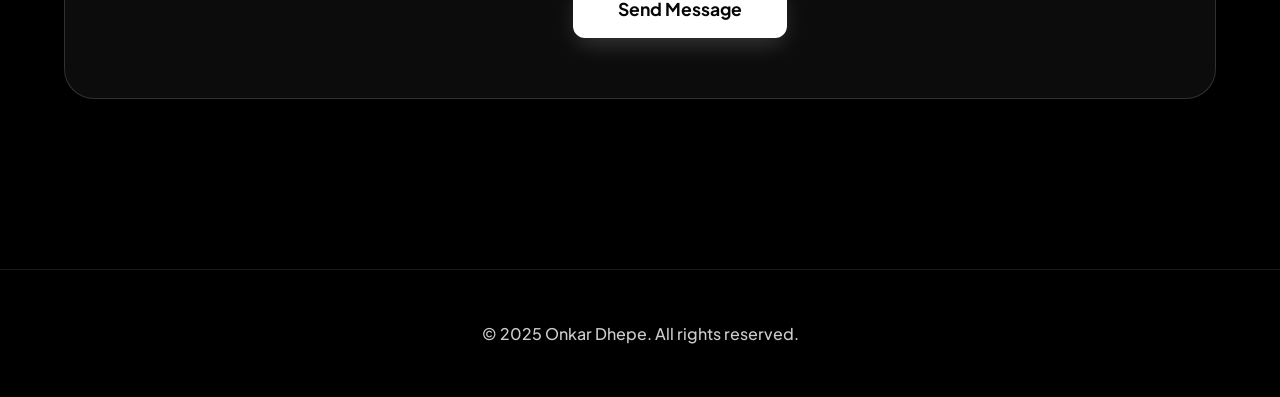
==== commit fd352bcf: "Remove Web Development skills section Removed Web Development section from skills." ====
--- a/index.html
+++ b/index.html
@@ -87,16 +87,7 @@
         <h3 class="section-title">Technical Expertise</h3>
 
         <div class="skills-container-v2">
-            <!-- Web Development -->
-            <div class="skill-category reveal skeleton">
-                <h4><i class="fas fa-code"></i> Web Development</h4>
-                <div class="skills-grid-v2">
-                    <div class="skill-pill">HTML5</div>
-                    <div class="skill-pill">CSS3</div>
-                    <div class="skill-pill">JavaScript</div>
-                    <div class="skill-pill">React</div>
-                </div>
-            </div>
+           
 
             <!-- AI & Data Science -->
             <div class="skill-category reveal skeleton">
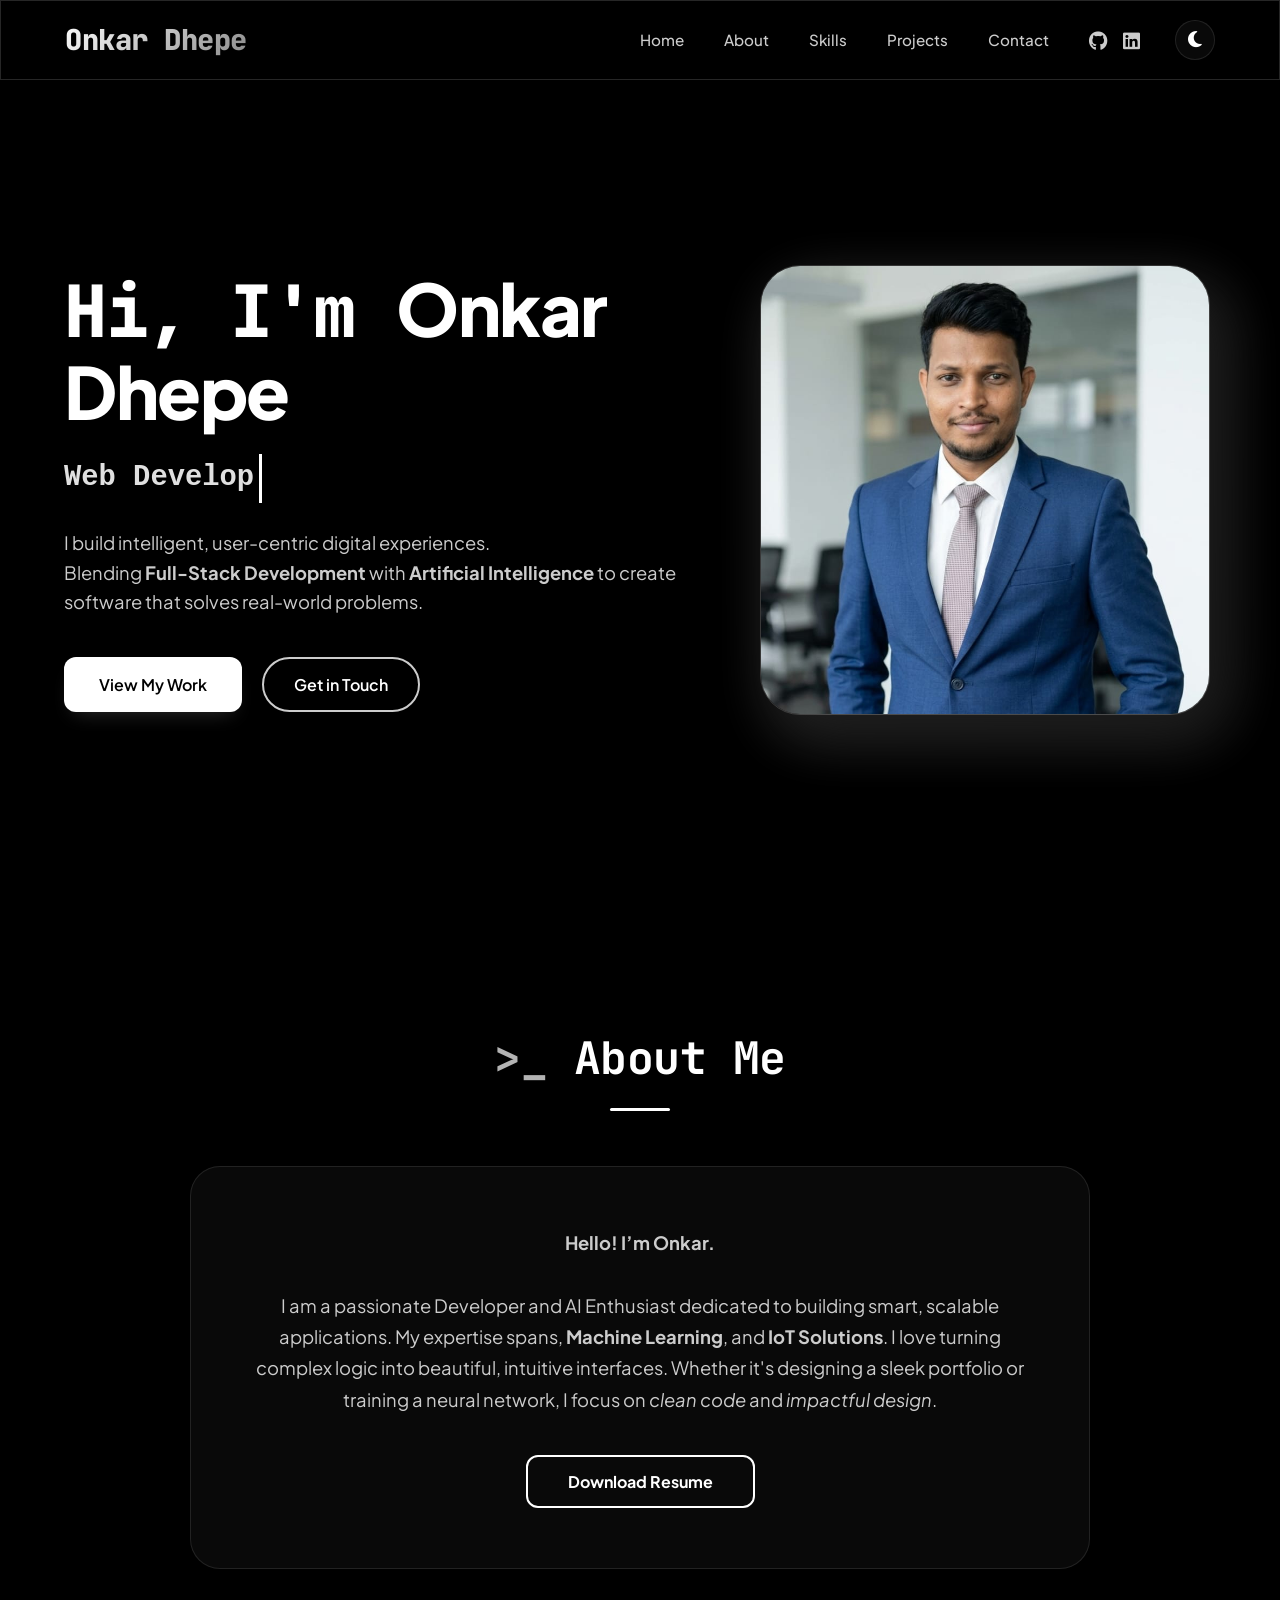
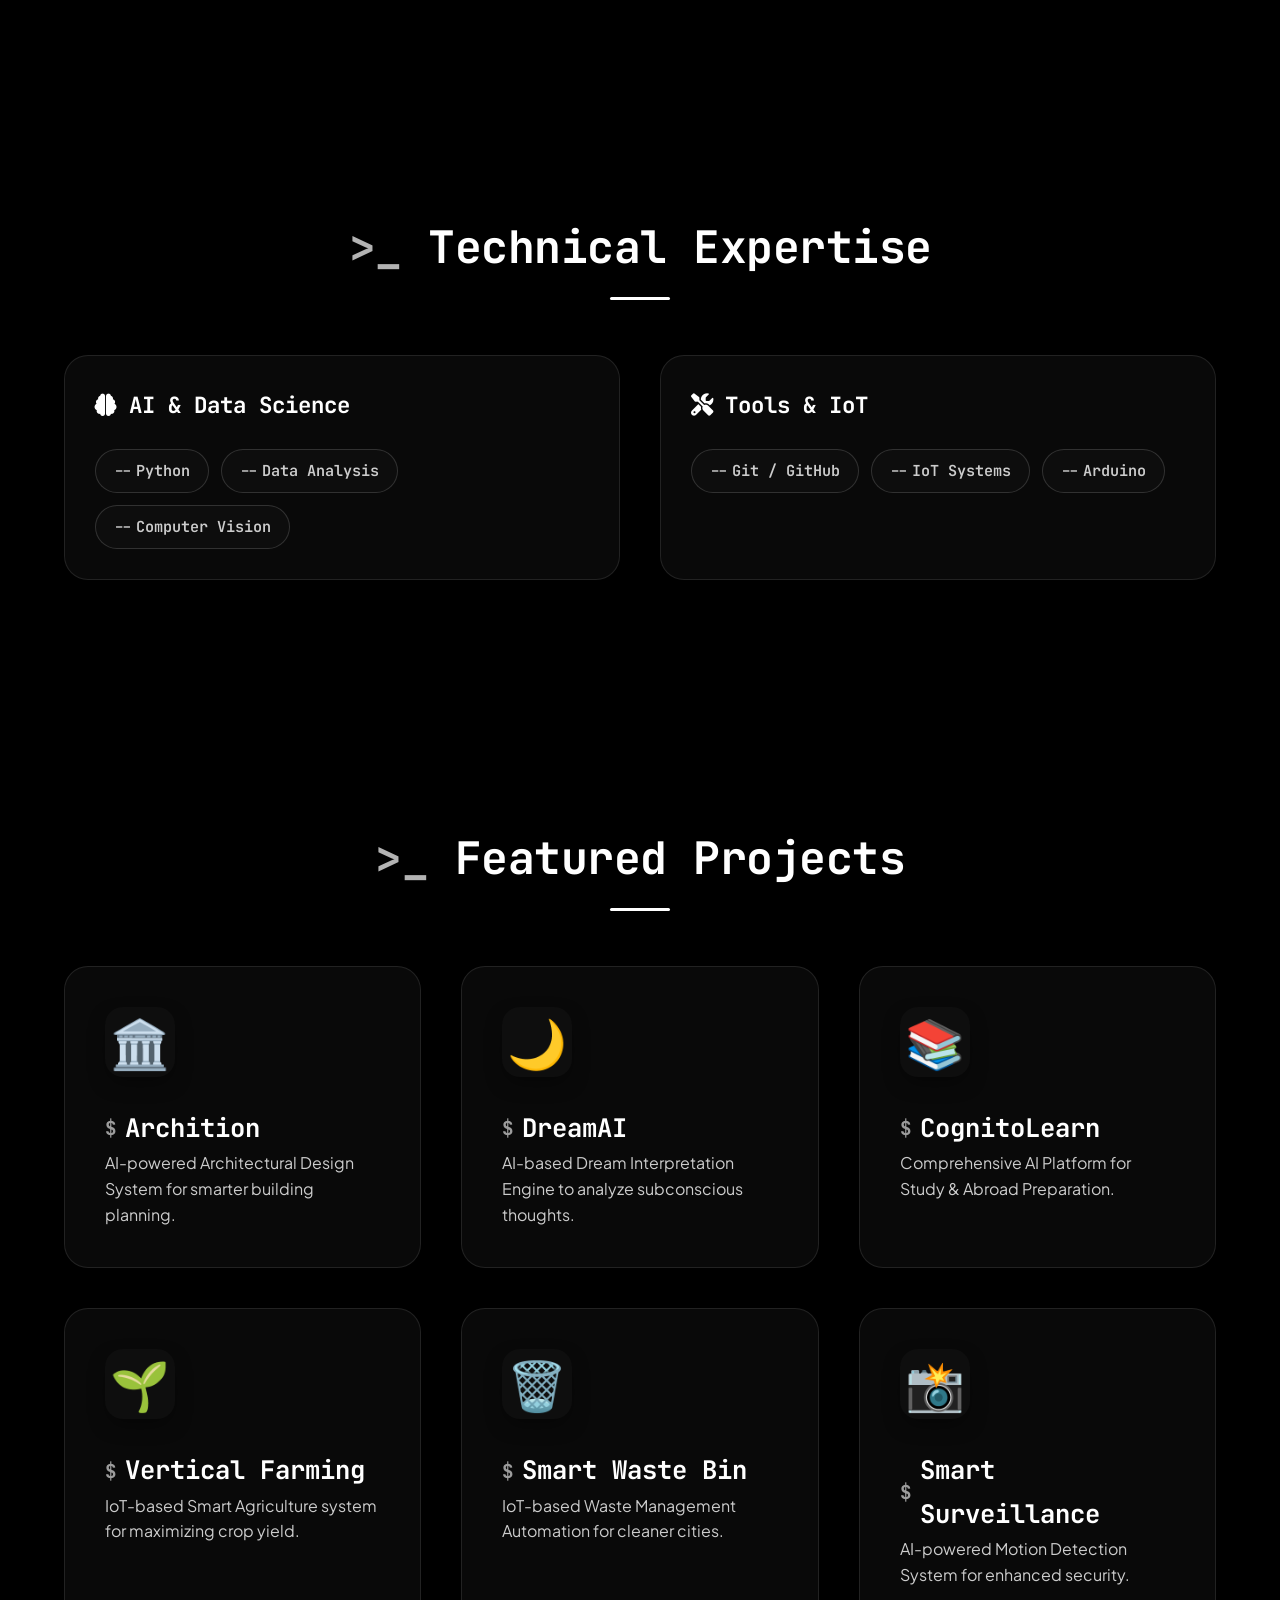
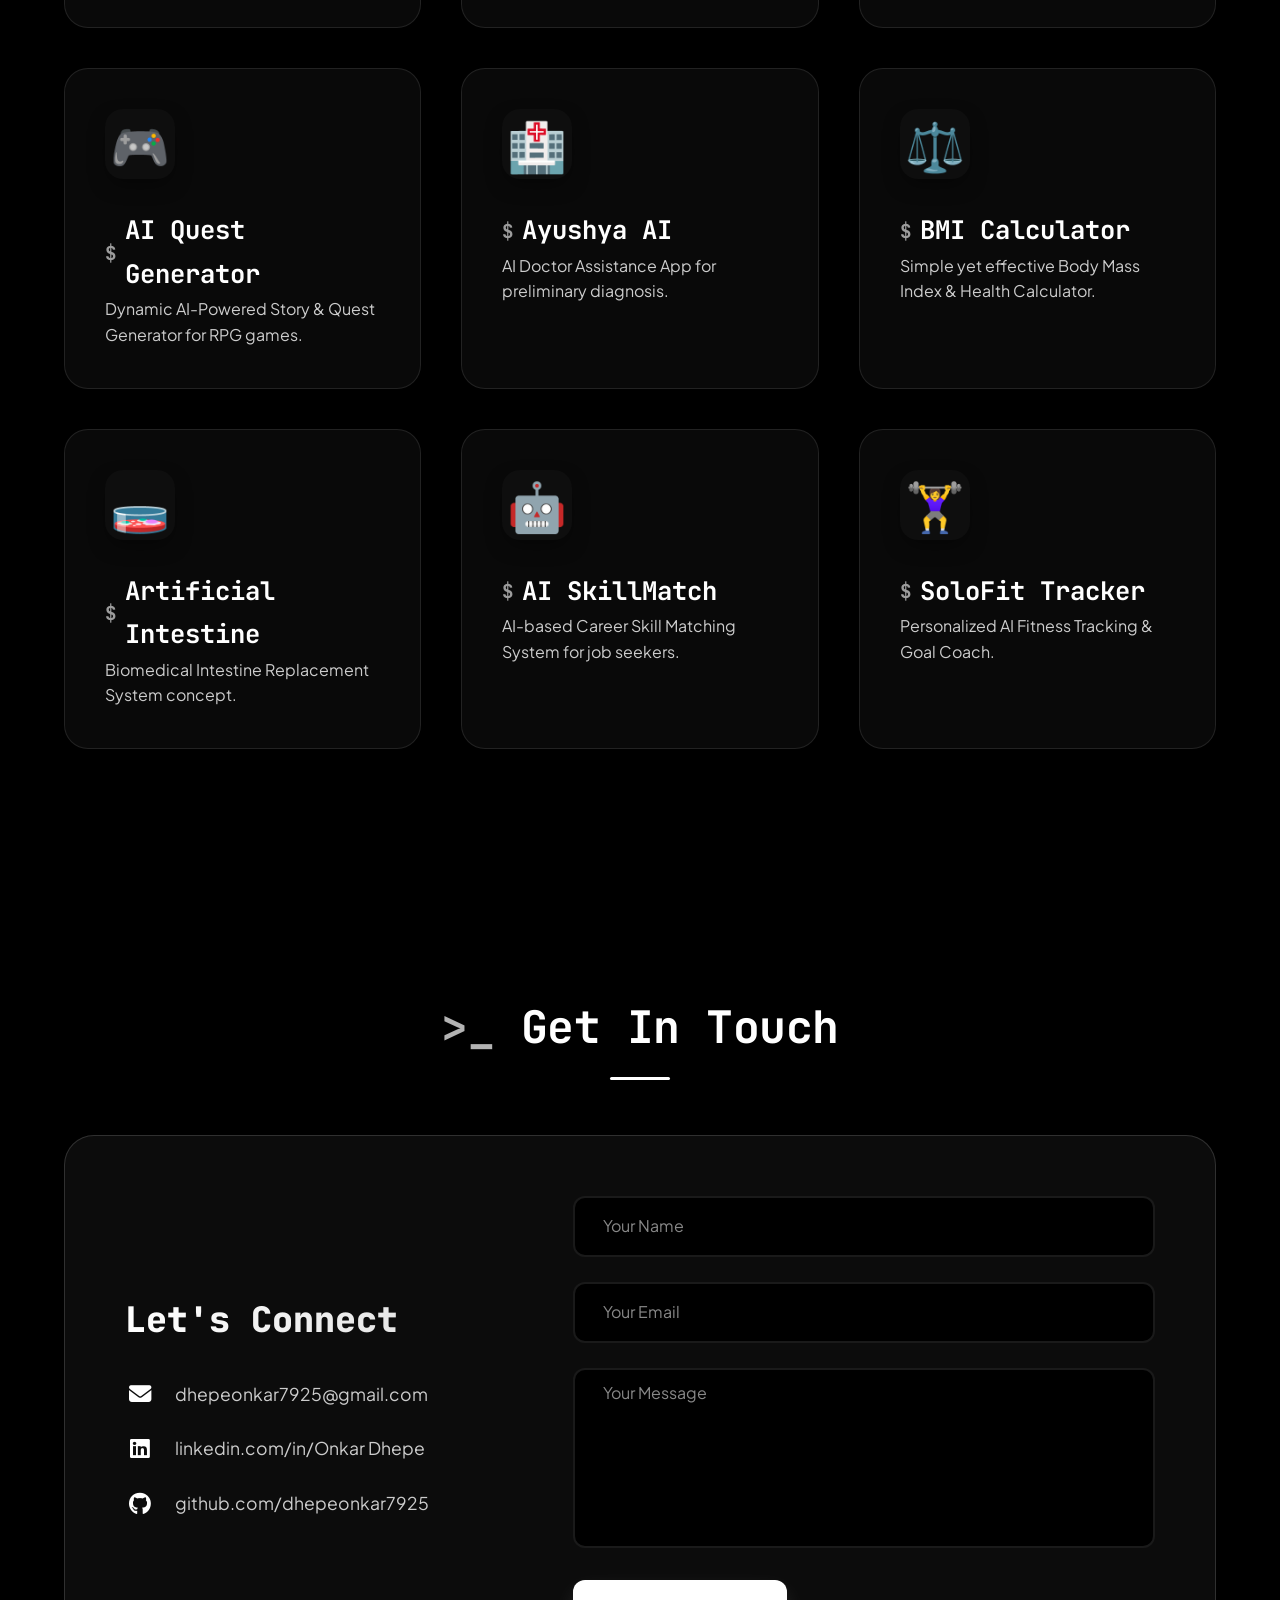
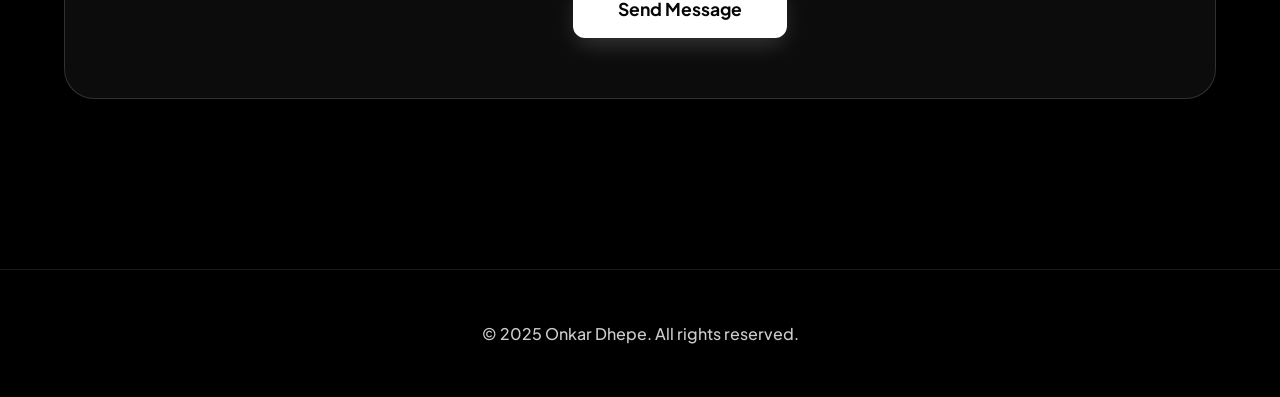
==== commit 315f8459: "Remove 'Web Development' from expertise list" ====
--- a/index.html
+++ b/index.html
@@ -73,7 +73,7 @@
             <p>
                 <strong>Hello! I’m Onkar.</strong> <br><br>
                 I am a passionate Developer and AI Enthusiast dedicated to building smart, scalable applications. 
-                My expertise spans <strong>Web Development</strong>, <strong>Machine Learning</strong>, and <strong>IoT Solutions</strong>. 
+                My expertise spans, <strong>Machine Learning</strong>, and <strong>IoT Solutions</strong>. 
                 I love turning complex logic into beautiful, intuitive interfaces. 
                 Whether it's designing a sleek portfolio or training a neural network, 
                 I focus on <em>clean code</em> and <em>impactful design</em>.
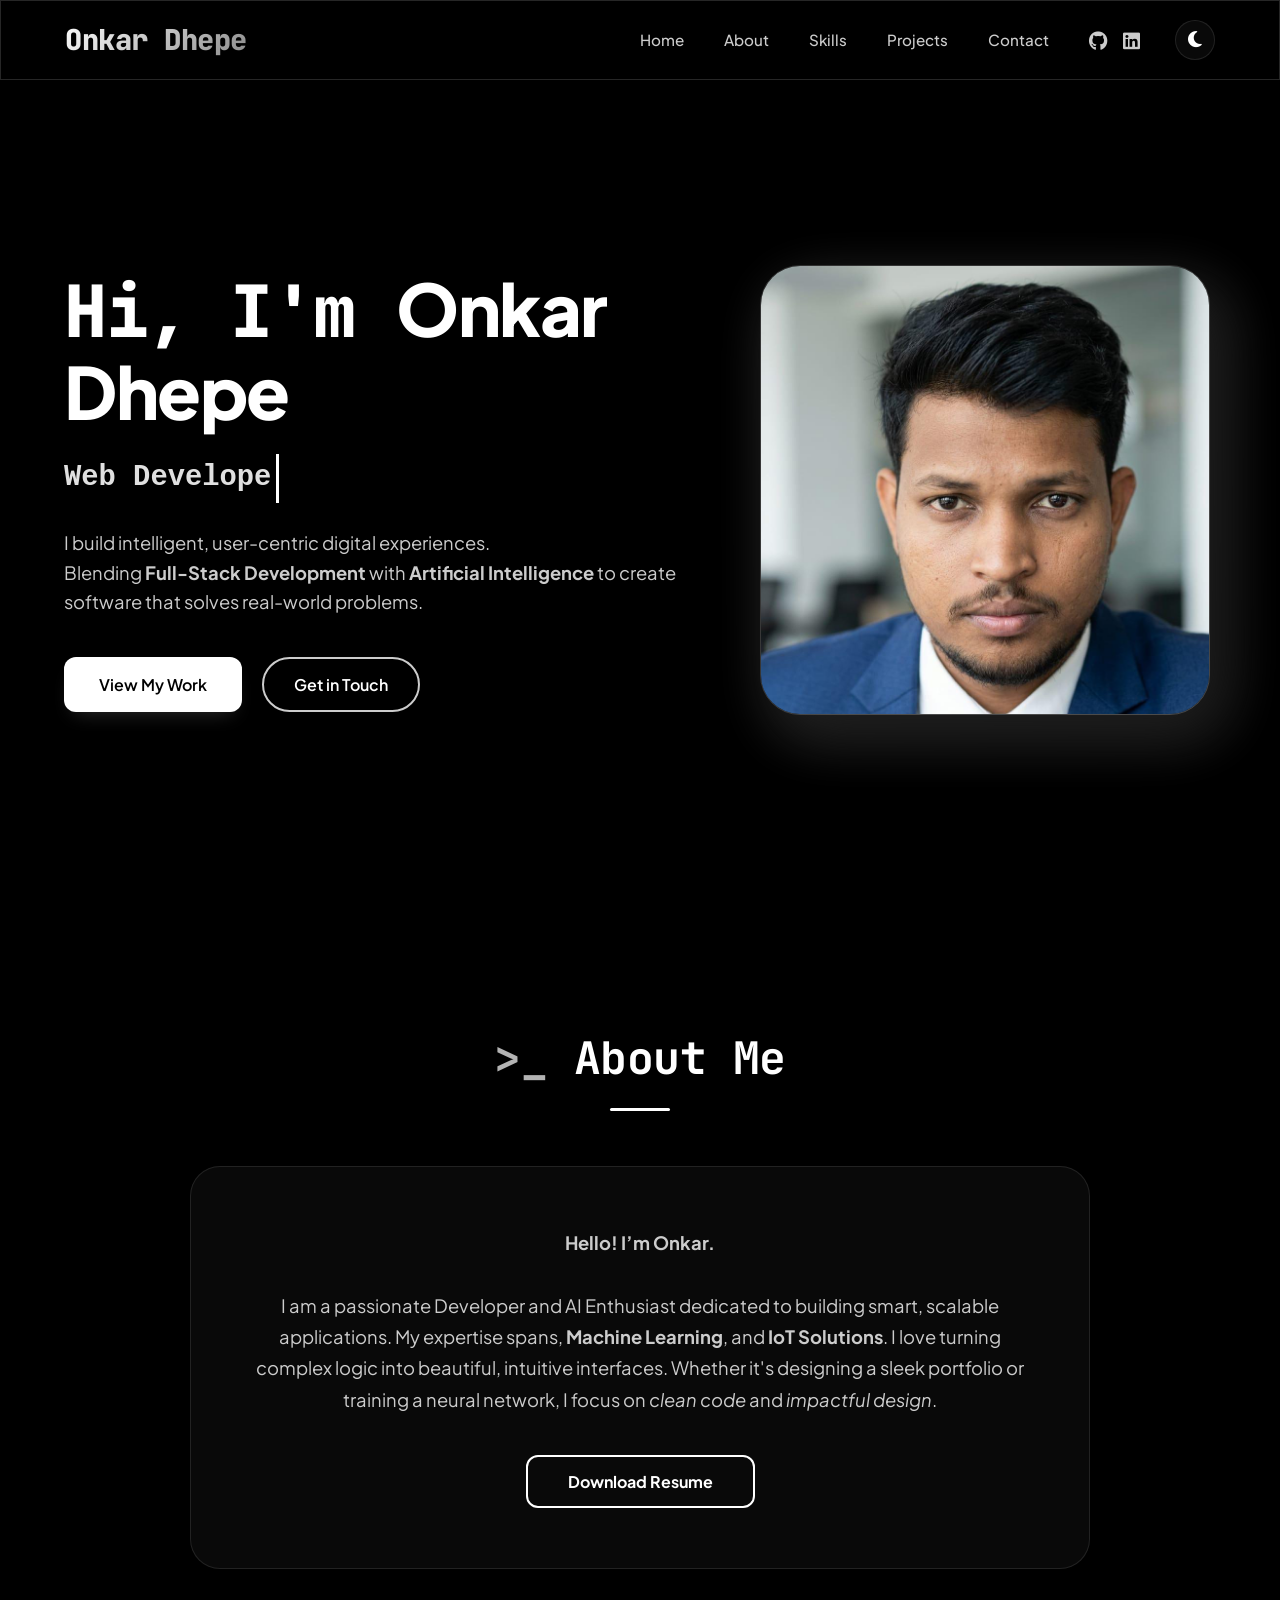
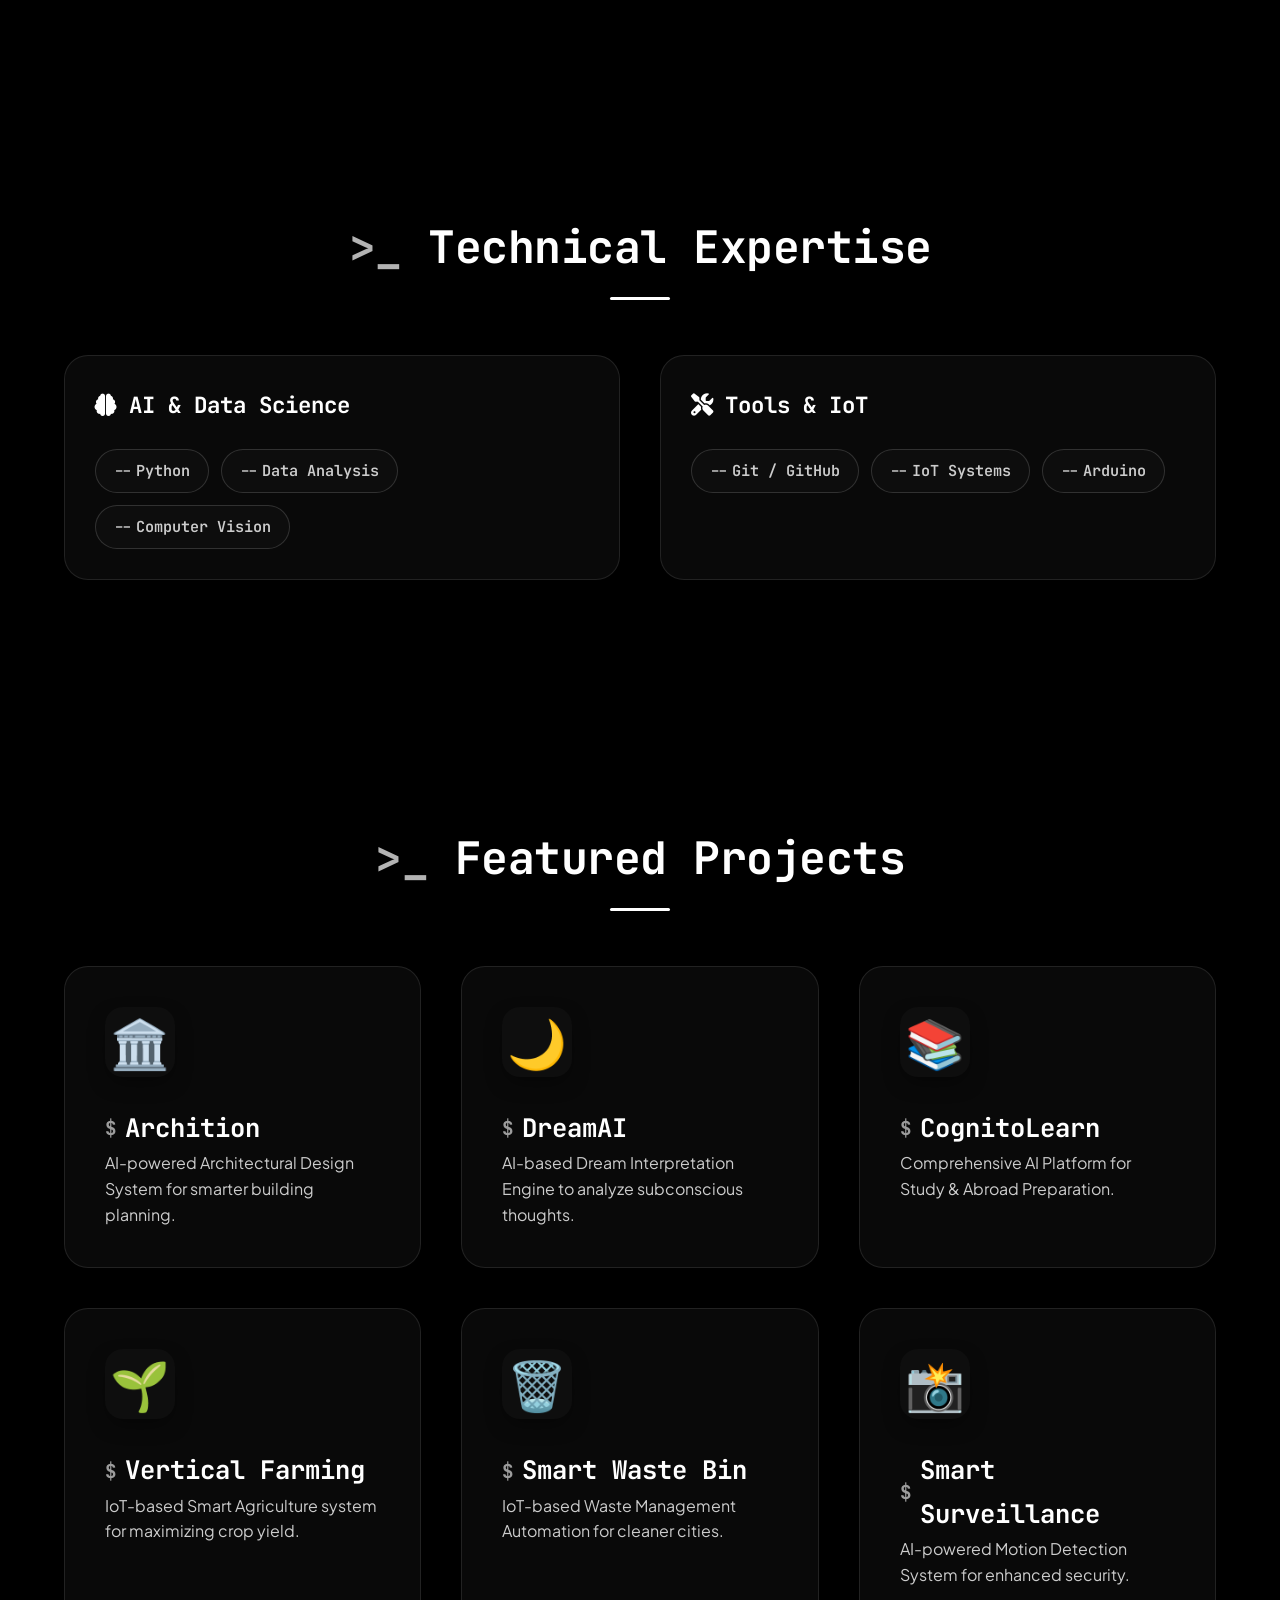
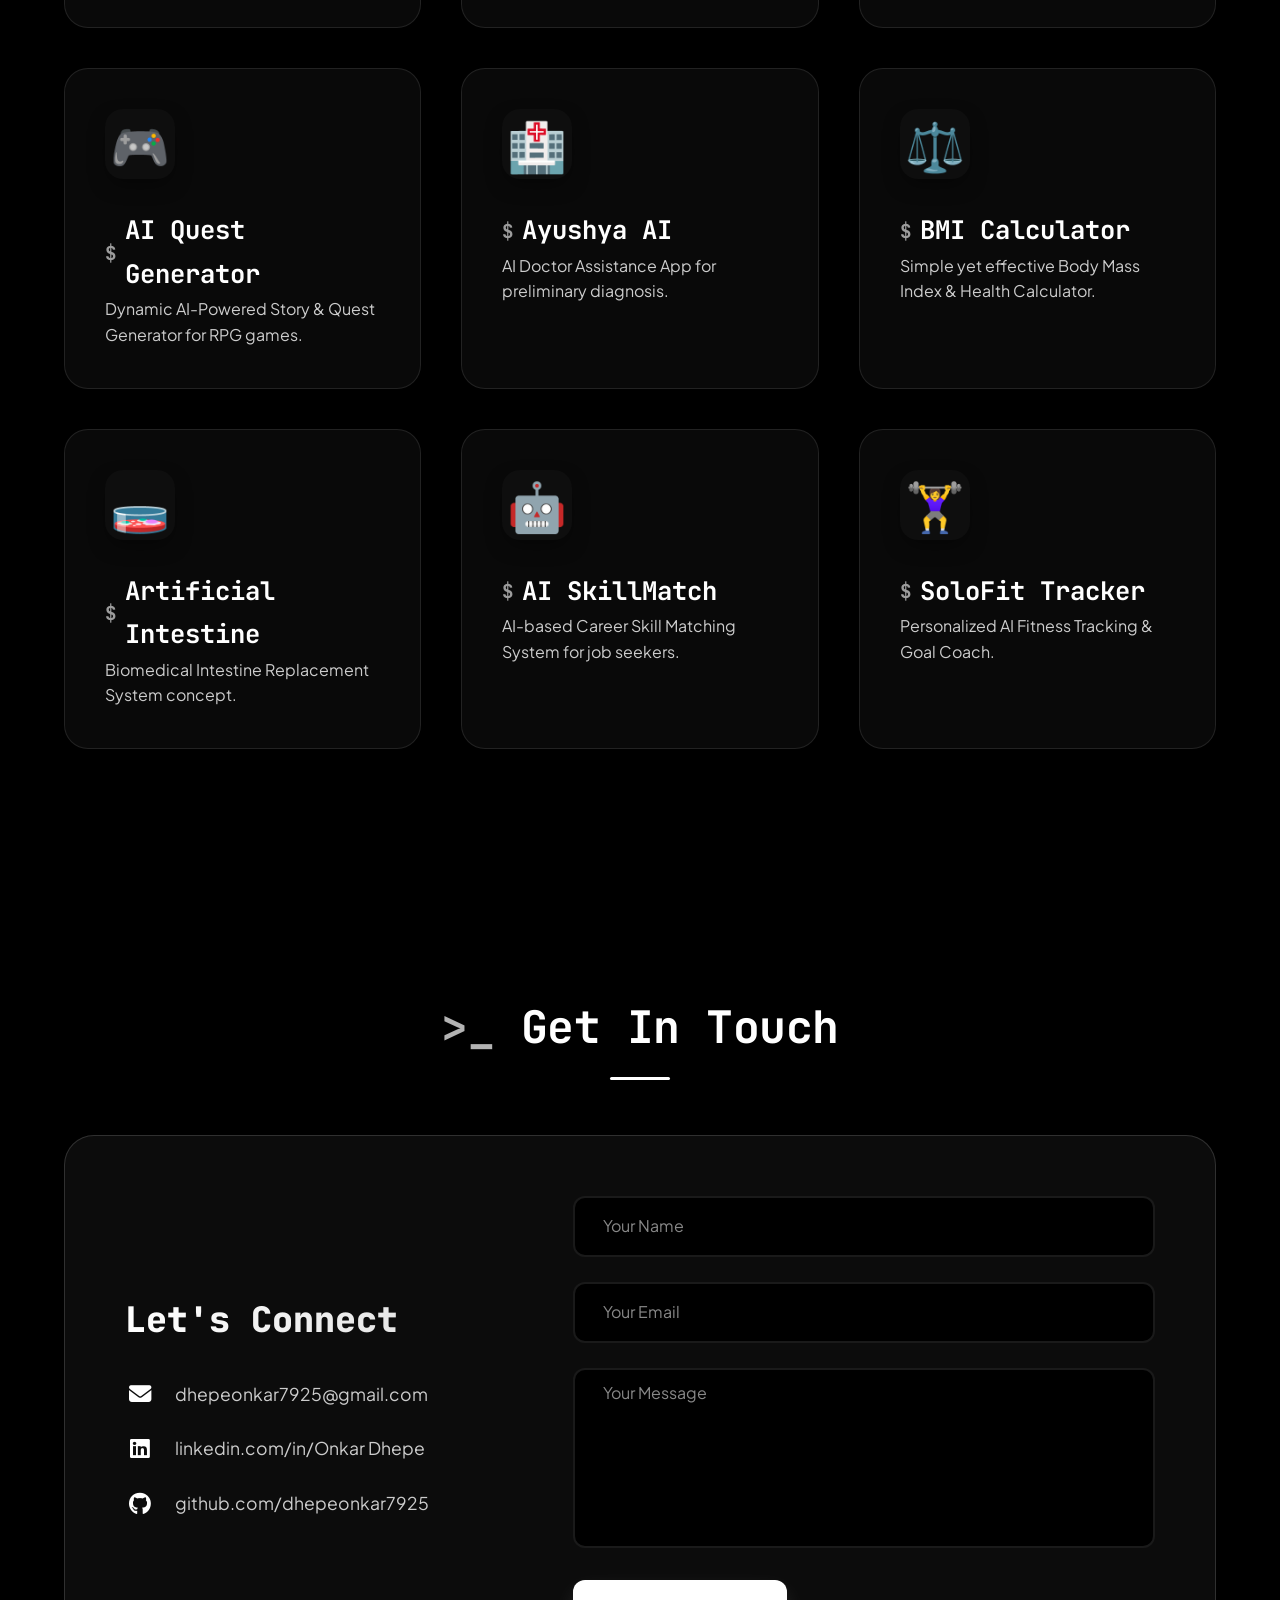
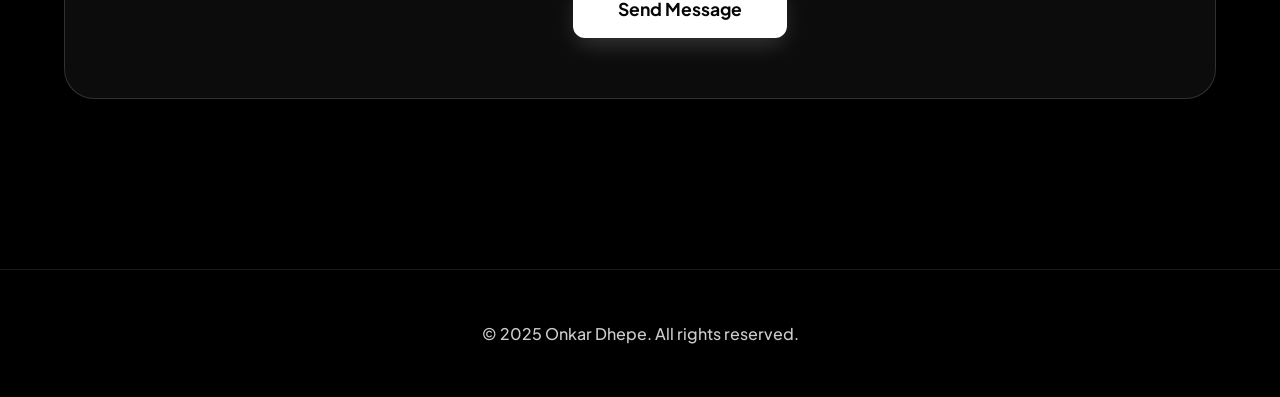
==== commit 7afdeb47: "Fix image tag indentation in index.html" ====
--- a/index.html
+++ b/index.html
@@ -62,7 +62,7 @@
         </div>
 
         <div class="hero-image skeleton">
-            <img src="assets/images/your-photo.jpg" alt="Onkar Dhepe" class="profile-img">
+           <img src="assets/images/your-photo.jpg" alt="Onkar Dhepe" class="profile-img">
         </div>
     </section>
 
